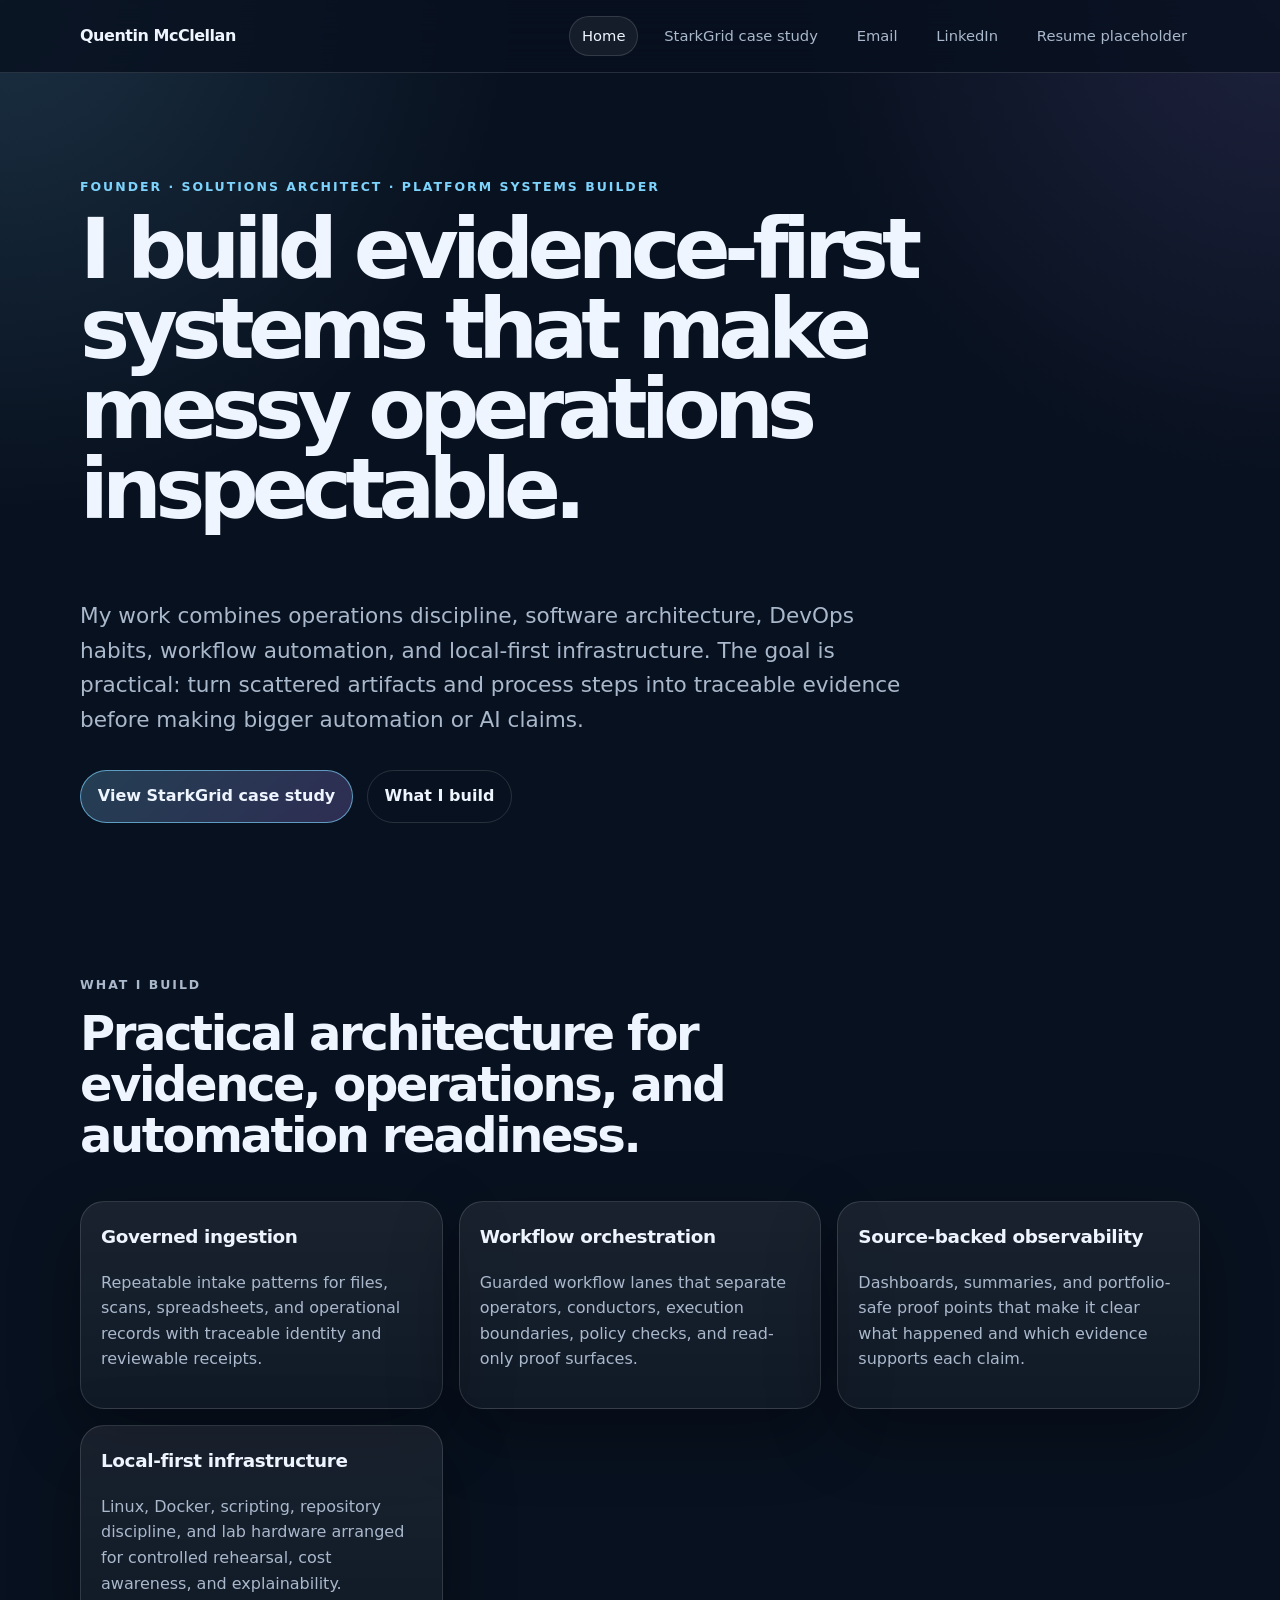
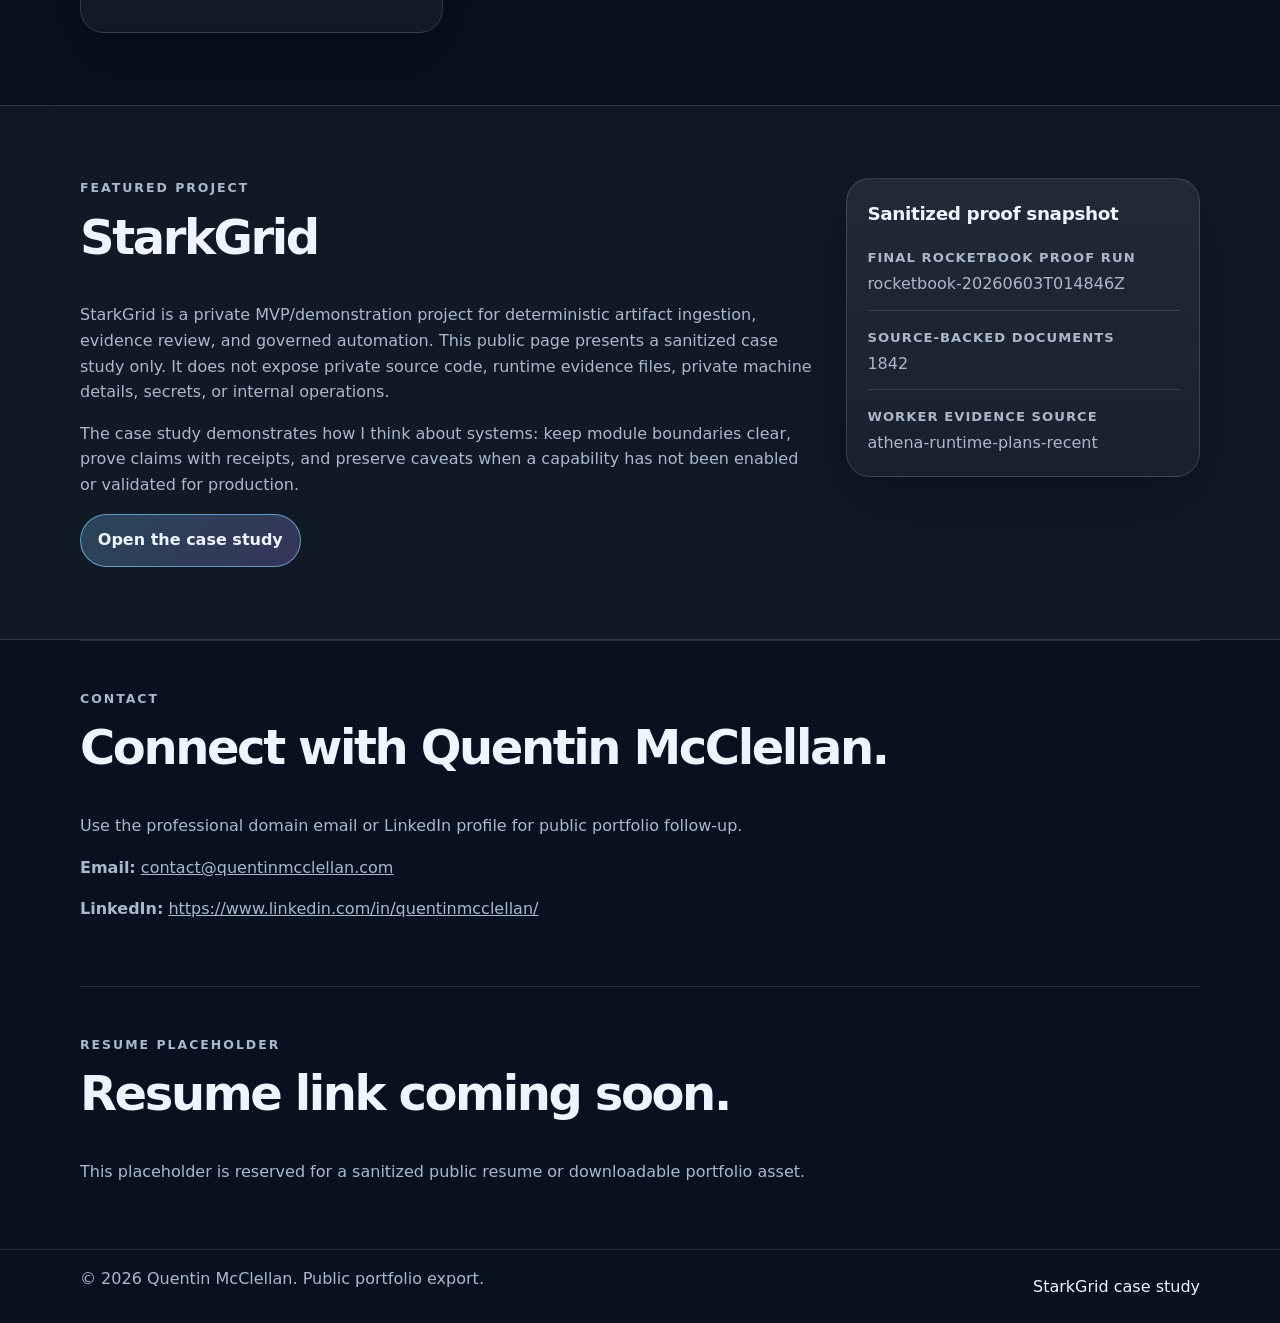
==== index.html @ f044b2bb "Initial public portfolio site" ====
<!doctype html>
<html lang="en">
  <head>
    <meta charset="utf-8" />
    <meta name="viewport" content="width=device-width, initial-scale=1" />
    <title>Quentin McClellan | Portfolio</title>
    <meta
      name="description"
      content="Public portfolio homepage for Quentin McClellan, founder and systems builder behind the sanitized StarkGrid case study."
    />
    <link rel="stylesheet" href="styles.css" />
  </head>
  <body>
    <header class="site-header">
      <div class="container nav-shell">
        <a class="brand" href="index.html" aria-label="Quentin McClellan portfolio home">Quentin McClellan</a>
        <nav class="site-nav" aria-label="Primary navigation">
          <a aria-current="page" href="index.html">Home</a>
          <a href="starkgrid.html">StarkGrid case study</a>
          <a href="mailto:contact@quentinmcclellan.com">Email</a>
          <a href="https://www.linkedin.com/in/quentinmcclellan/" target="_blank" rel="noopener noreferrer">LinkedIn</a>
          <a href="#resume">Resume placeholder</a>
        </nav>
      </div>
    </header>

    <main>
      <section class="hero container">
        <p class="eyebrow">Founder · Solutions Architect · Platform Systems Builder</p>
        <h1>I build evidence-first systems that make messy operations inspectable.</h1>
        <p class="lead">
          My work combines operations discipline, software architecture, DevOps habits, workflow automation, and local-first
          infrastructure. The goal is practical: turn scattered artifacts and process steps into traceable evidence before making
          bigger automation or AI claims.
        </p>
        <div class="cta-row" aria-label="Portfolio actions">
          <a class="button primary" href="starkgrid.html">View StarkGrid case study</a>
          <a class="button" href="#work">What I build</a>
        </div>
      </section>

      <section id="work" class="section container">
        <div class="section-heading">
          <p class="eyebrow">What I build</p>
          <h2>Practical architecture for evidence, operations, and automation readiness.</h2>
        </div>
        <div class="card-grid">
          <article class="card">
            <h3>Governed ingestion</h3>
            <p>Repeatable intake patterns for files, scans, spreadsheets, and operational records with traceable identity and reviewable receipts.</p>
          </article>
          <article class="card">
            <h3>Workflow orchestration</h3>
            <p>Guarded workflow lanes that separate operators, conductors, execution boundaries, policy checks, and read-only proof surfaces.</p>
          </article>
          <article class="card">
            <h3>Source-backed observability</h3>
            <p>Dashboards, summaries, and portfolio-safe proof points that make it clear what happened and which evidence supports each claim.</p>
          </article>
          <article class="card">
            <h3>Local-first infrastructure</h3>
            <p>Linux, Docker, scripting, repository discipline, and lab hardware arranged for controlled rehearsal, cost awareness, and explainability.</p>
          </article>
        </div>
      </section>

      <section class="section alt-section">
        <div class="container split">
          <div>
            <p class="eyebrow">Featured project</p>
            <h2>StarkGrid</h2>
            <p>
              StarkGrid is a private MVP/demonstration project for deterministic artifact ingestion, evidence review, and governed automation.
              This public page presents a sanitized case study only. It does not expose private source code, runtime evidence files, private
              machine details, secrets, or internal operations.
            </p>
            <p>
              The case study demonstrates how I think about systems: keep module boundaries clear, prove claims with receipts, and preserve
              caveats when a capability has not been enabled or validated for production.
            </p>
            <a class="button primary" href="starkgrid.html">Open the case study</a>
          </div>
          <aside class="proof-card" aria-label="Sanitized proof summary">
            <h3>Sanitized proof snapshot</h3>
            <dl class="metrics-list">
              <div><dt>Final Rocketbook proof run</dt><dd>rocketbook-20260603T014846Z</dd></div>
              <div><dt>Source-backed documents</dt><dd>1842</dd></div>
              <div><dt>Worker evidence source</dt><dd>athena-runtime-plans-recent</dd></div>
            </dl>
          </aside>
        </div>
      </section>

      <section id="contact" class="section container compact-section">
        <p class="eyebrow">Contact</p>
        <h2>Connect with Quentin McClellan.</h2>
        <p>Use the professional domain email or LinkedIn profile for public portfolio follow-up.</p>
        <p>
          <strong>Email:</strong>
          <a href="mailto:contact@quentinmcclellan.com">contact@quentinmcclellan.com</a>
        </p>
        <p>
          <strong>LinkedIn:</strong>
          <a href="https://www.linkedin.com/in/quentinmcclellan/" target="_blank" rel="noopener noreferrer">https://www.linkedin.com/in/quentinmcclellan/</a>
        </p>
      </section>

      <section id="resume" class="section container compact-section">
        <p class="eyebrow">Resume placeholder</p>
        <h2>Resume link coming soon.</h2>
        <p>This placeholder is reserved for a sanitized public resume or downloadable portfolio asset.</p>
      </section>
    </main>

    <footer class="site-footer">
      <div class="container footer-grid">
        <p>&copy; 2026 Quentin McClellan. Public portfolio export.</p>
        <a href="starkgrid.html">StarkGrid case study</a>
      </div>
    </footer>
  </body>
</html>
---- styles.css ----
:root {
  color-scheme: dark;
  --bg: #08111f;
  --panel: #111c2e;
  --panel-2: #0d1727;
  --text: #eef5ff;
  --muted: #aab8cc;
  --line: rgba(255, 255, 255, 0.13);
  --accent: #7dd3fc;
  --accent-2: #a78bfa;
  --good: #86efac;
  --shadow: 0 24px 70px rgba(0, 0, 0, 0.3);
}

* {
  box-sizing: border-box;
}

html {
  scroll-behavior: smooth;
}

body {
  margin: 0;
  background:
    radial-gradient(circle at top left, rgba(125, 211, 252, 0.16), transparent 32rem),
    radial-gradient(circle at top right, rgba(167, 139, 250, 0.14), transparent 30rem),
    var(--bg);
  color: var(--text);
  font-family:
    Inter, ui-sans-serif, system-ui, -apple-system, BlinkMacSystemFont, "Segoe UI", sans-serif;
  line-height: 1.6;
}

a {
  color: inherit;
}

.container {
  width: min(1120px, calc(100% - 40px));
  margin: 0 auto;
}

.site-header {
  position: sticky;
  top: 0;
  z-index: 10;
  border-bottom: 1px solid var(--line);
  background: rgba(8, 17, 31, 0.82);
  backdrop-filter: blur(18px);
}

.nav-shell,
.footer-grid {
  display: flex;
  align-items: center;
  justify-content: space-between;
  gap: 1rem;
  padding: 1rem 0;
}

.brand {
  font-weight: 800;
  letter-spacing: -0.03em;
  text-decoration: none;
}

.site-nav {
  display: flex;
  flex-wrap: wrap;
  gap: 0.8rem;
  justify-content: flex-end;
}

.site-nav a {
  border: 1px solid transparent;
  border-radius: 999px;
  color: var(--muted);
  font-size: 0.92rem;
  padding: 0.45rem 0.75rem;
  text-decoration: none;
}

.site-nav a:hover,
.site-nav a[aria-current="page"] {
  border-color: var(--line);
  color: var(--text);
  background: rgba(255, 255, 255, 0.06);
}

.hero {
  padding: 6.5rem 0 5rem;
}

.eyebrow {
  color: var(--accent);
  font-size: 0.78rem;
  font-weight: 800;
  letter-spacing: 0.16em;
  margin: 0 0 0.85rem;
  text-transform: uppercase;
}

h1,
h2,
h3,
p {
  margin-top: 0;
}

h1 {
  font-size: clamp(2.5rem, 7vw, 5.25rem);
  line-height: 0.95;
  letter-spacing: -0.08em;
  max-width: 980px;
}

h2 {
  font-size: clamp(1.9rem, 4vw, 3rem);
  line-height: 1.06;
  letter-spacing: -0.05em;
}

h3 {
  font-size: 1.15rem;
  letter-spacing: -0.02em;
}

.lead {
  color: var(--muted);
  font-size: clamp(1.12rem, 2vw, 1.35rem);
  max-width: 850px;
}

.cta-row {
  display: flex;
  flex-wrap: wrap;
  gap: 0.85rem;
  margin-top: 2rem;
}

.button {
  border: 1px solid var(--line);
  border-radius: 999px;
  color: var(--text);
  display: inline-flex;
  font-weight: 750;
  justify-content: center;
  padding: 0.8rem 1.05rem;
  text-decoration: none;
}

.button.primary {
  border-color: rgba(125, 211, 252, 0.65);
  background: linear-gradient(135deg, rgba(125, 211, 252, 0.24), rgba(167, 139, 250, 0.24));
}

.section {
  padding: 4.5rem 0;
}

.alt-section {
  border-block: 1px solid var(--line);
  background: rgba(255, 255, 255, 0.035);
}

.compact-section {
  border-top: 1px solid var(--line);
  padding: 3rem 0;
}

.section-heading {
  max-width: 760px;
  margin-bottom: 2rem;
}

.card-grid,
.module-grid {
  display: grid;
  gap: 1rem;
  grid-template-columns: repeat(3, minmax(0, 1fr));
}

.card,
.module-grid article,
.proof-card {
  border: 1px solid var(--line);
  border-radius: 24px;
  background: linear-gradient(180deg, rgba(255, 255, 255, 0.075), rgba(255, 255, 255, 0.035));
  box-shadow: var(--shadow);
  padding: 1.25rem;
}

.card p,
.module-grid span,
.proof-card dd,
.section p,
.check-list {
  color: var(--muted);
}

.split {
  display: grid;
  align-items: start;
  gap: 2rem;
  grid-template-columns: minmax(0, 1.35fr) minmax(280px, 0.65fr);
}

.metrics-list {
  display: grid;
  gap: 1rem;
  margin: 0;
}

.metrics-list div {
  border-bottom: 1px solid var(--line);
  padding-bottom: 0.8rem;
}

.metrics-list div:last-child {
  border-bottom: 0;
  padding-bottom: 0;
}

.metrics-list dt {
  color: var(--muted);
  font-size: 0.82rem;
  font-weight: 800;
  letter-spacing: 0.08em;
  text-transform: uppercase;
}

.metrics-list dd {
  margin: 0.2rem 0 0;
  overflow-wrap: anywhere;
}

.module-grid article {
  display: grid;
  gap: 0.35rem;
}

.module-grid strong {
  color: var(--good);
}

.check-list {
  display: grid;
  gap: 0.75rem;
  list-style: none;
  margin: 0;
  padding: 0;
}

.check-list li {
  border: 1px solid var(--line);
  border-radius: 18px;
  background: rgba(255, 255, 255, 0.045);
  padding: 0.9rem 1rem;
}

.check-list li::before {
  color: var(--good);
  content: "✓";
  font-weight: 900;
  margin-right: 0.55rem;
}

.caveat-list li::before {
  color: var(--accent-2);
  content: "•";
}

.site-footer {
  border-top: 1px solid var(--line);
  color: var(--muted);
}

.site-footer a {
  color: var(--text);
  text-decoration: none;
}

@media (max-width: 860px) {
  .nav-shell,
  .footer-grid,
  .split {
    align-items: flex-start;
    grid-template-columns: 1fr;
  }

  .nav-shell,
  .footer-grid {
    flex-direction: column;
  }

  .site-nav {
    justify-content: flex-start;
  }

  .card-grid,
  .module-grid {
    grid-template-columns: 1fr;
  }

  .hero {
    padding: 4.5rem 0 3.5rem;
  }
}
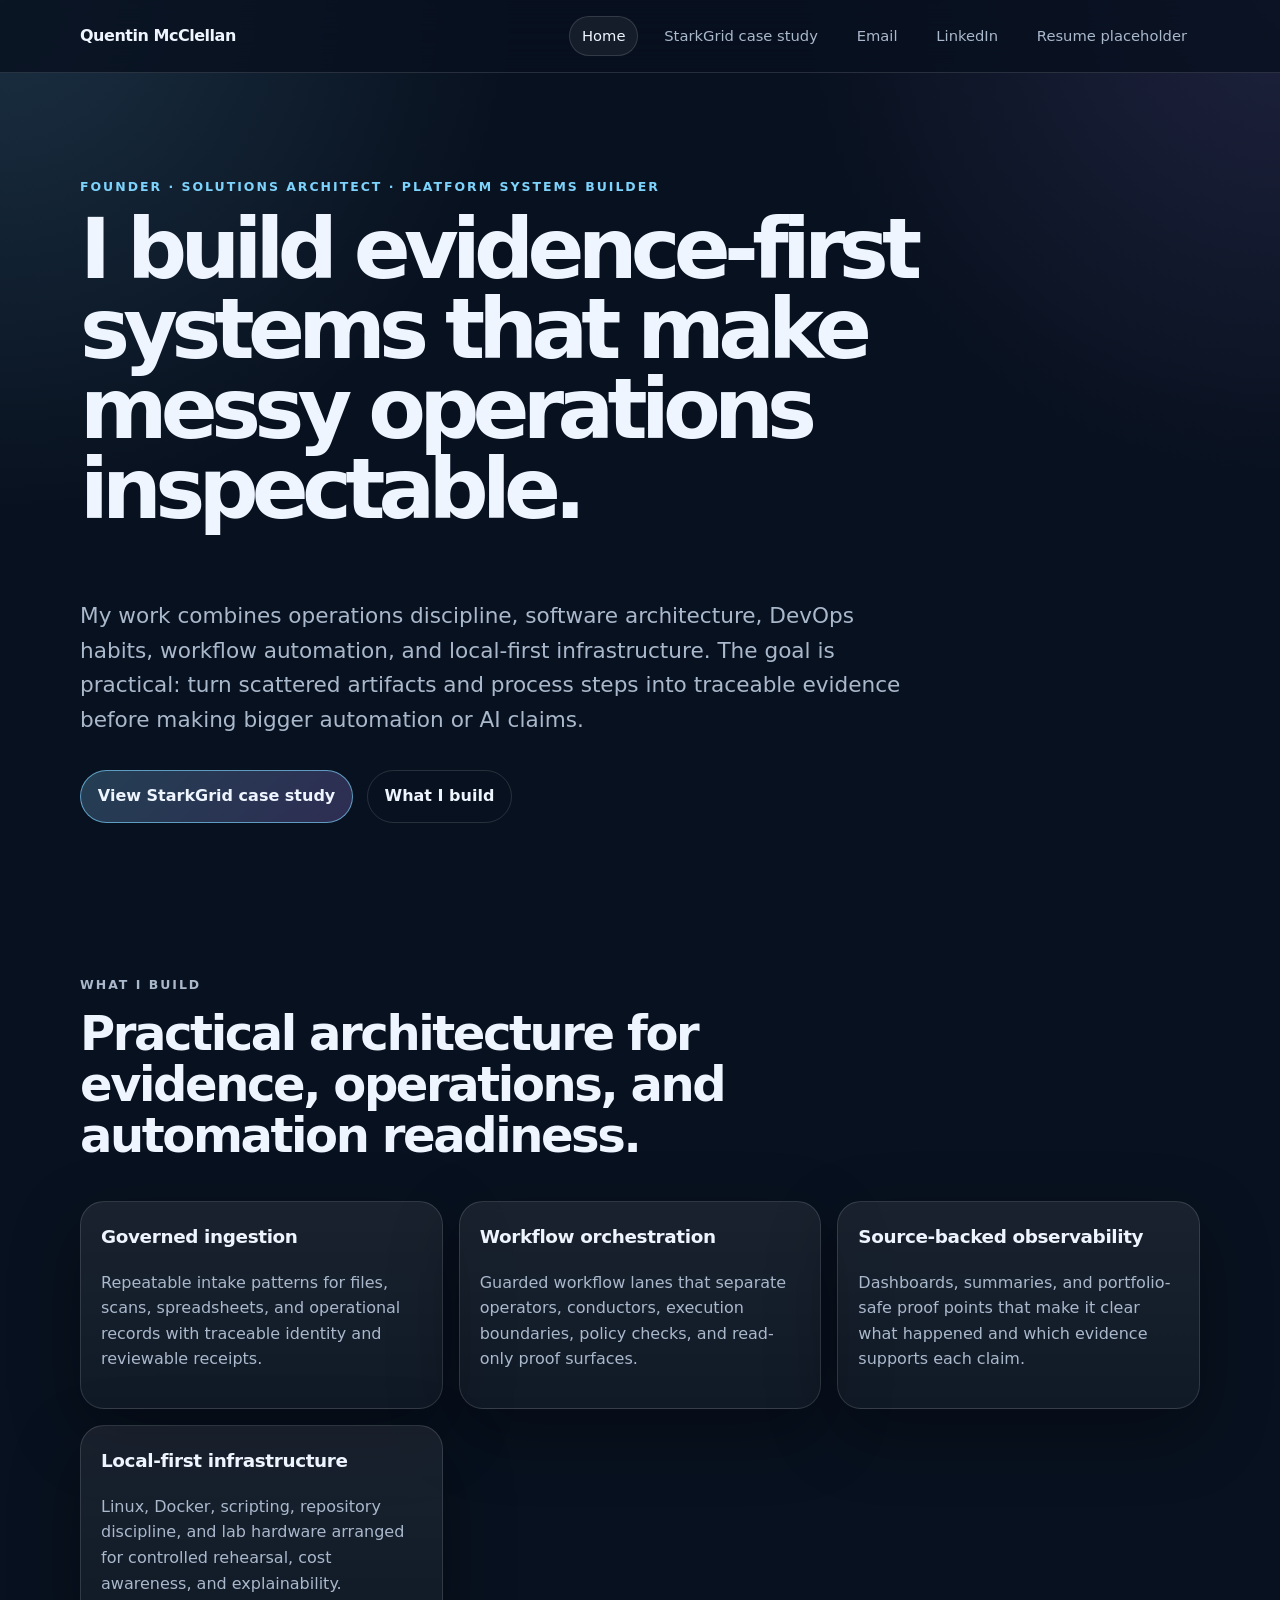
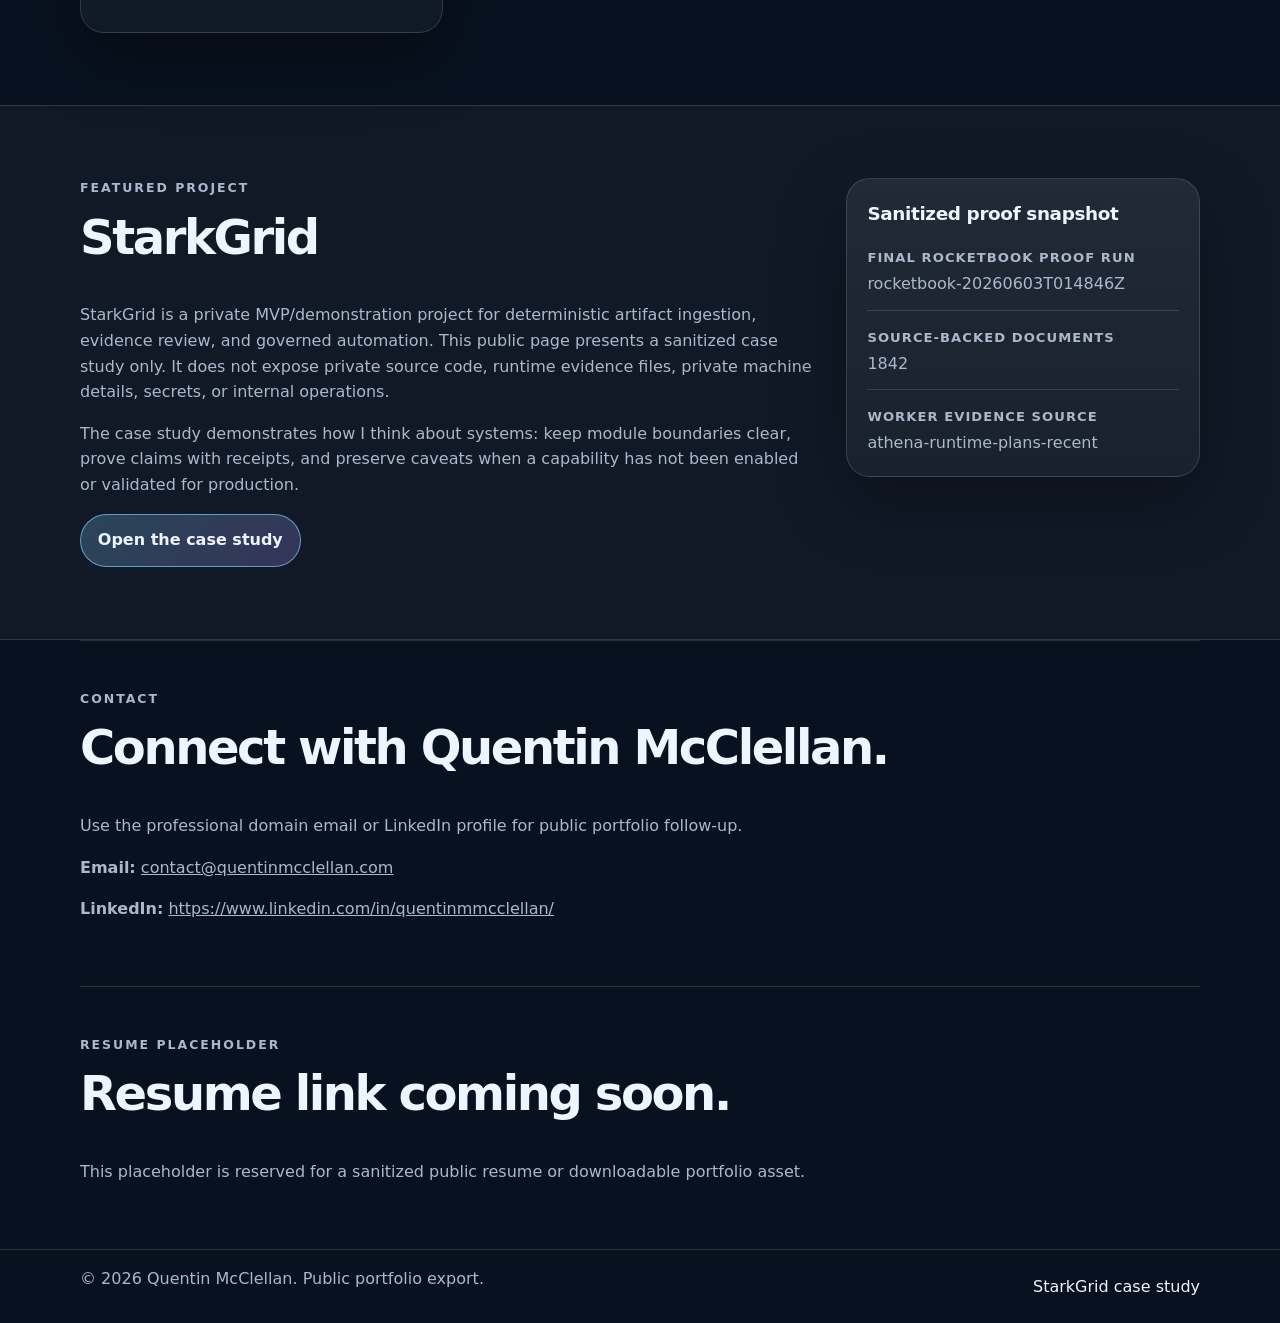
==== commit 9e34e988: "Fix LinkedIn profile URL" ====
--- a/index.html
+++ b/index.html
@@ -18,7 +18,7 @@
           <a aria-current="page" href="index.html">Home</a>
           <a href="starkgrid.html">StarkGrid case study</a>
           <a href="mailto:contact@quentinmcclellan.com">Email</a>
-          <a href="https://www.linkedin.com/in/quentinmcclellan/" target="_blank" rel="noopener noreferrer">LinkedIn</a>
+          <a href="https://www.linkedin.com/in/quentinmmcclellan/" target="_blank" rel="noopener noreferrer">LinkedIn</a>
           <a href="#resume">Resume placeholder</a>
         </nav>
       </div>
@@ -101,7 +101,7 @@
         </p>
         <p>
           <strong>LinkedIn:</strong>
-          <a href="https://www.linkedin.com/in/quentinmcclellan/" target="_blank" rel="noopener noreferrer">https://www.linkedin.com/in/quentinmcclellan/</a>
+          <a href="https://www.linkedin.com/in/quentinmmcclellan/" target="_blank" rel="noopener noreferrer">https://www.linkedin.com/in/quentinmmcclellan/</a>
         </p>
       </section>
 
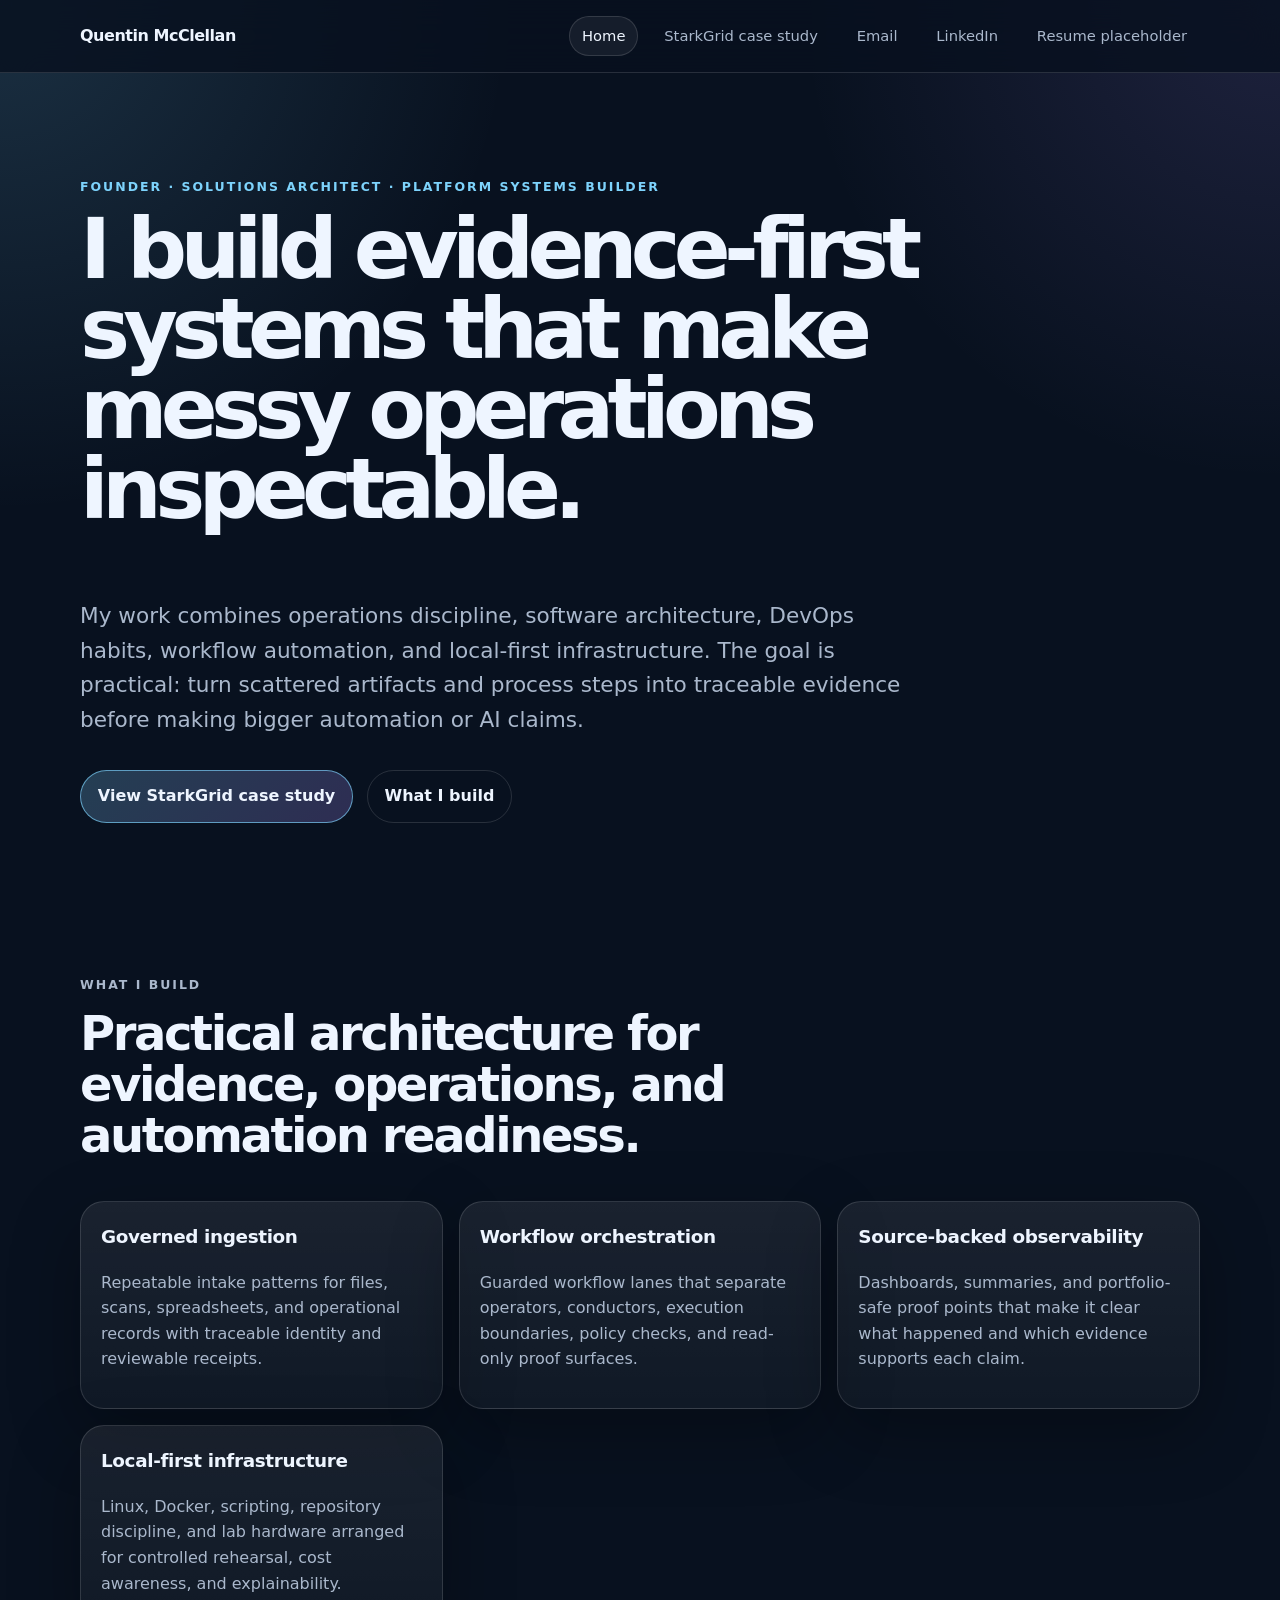
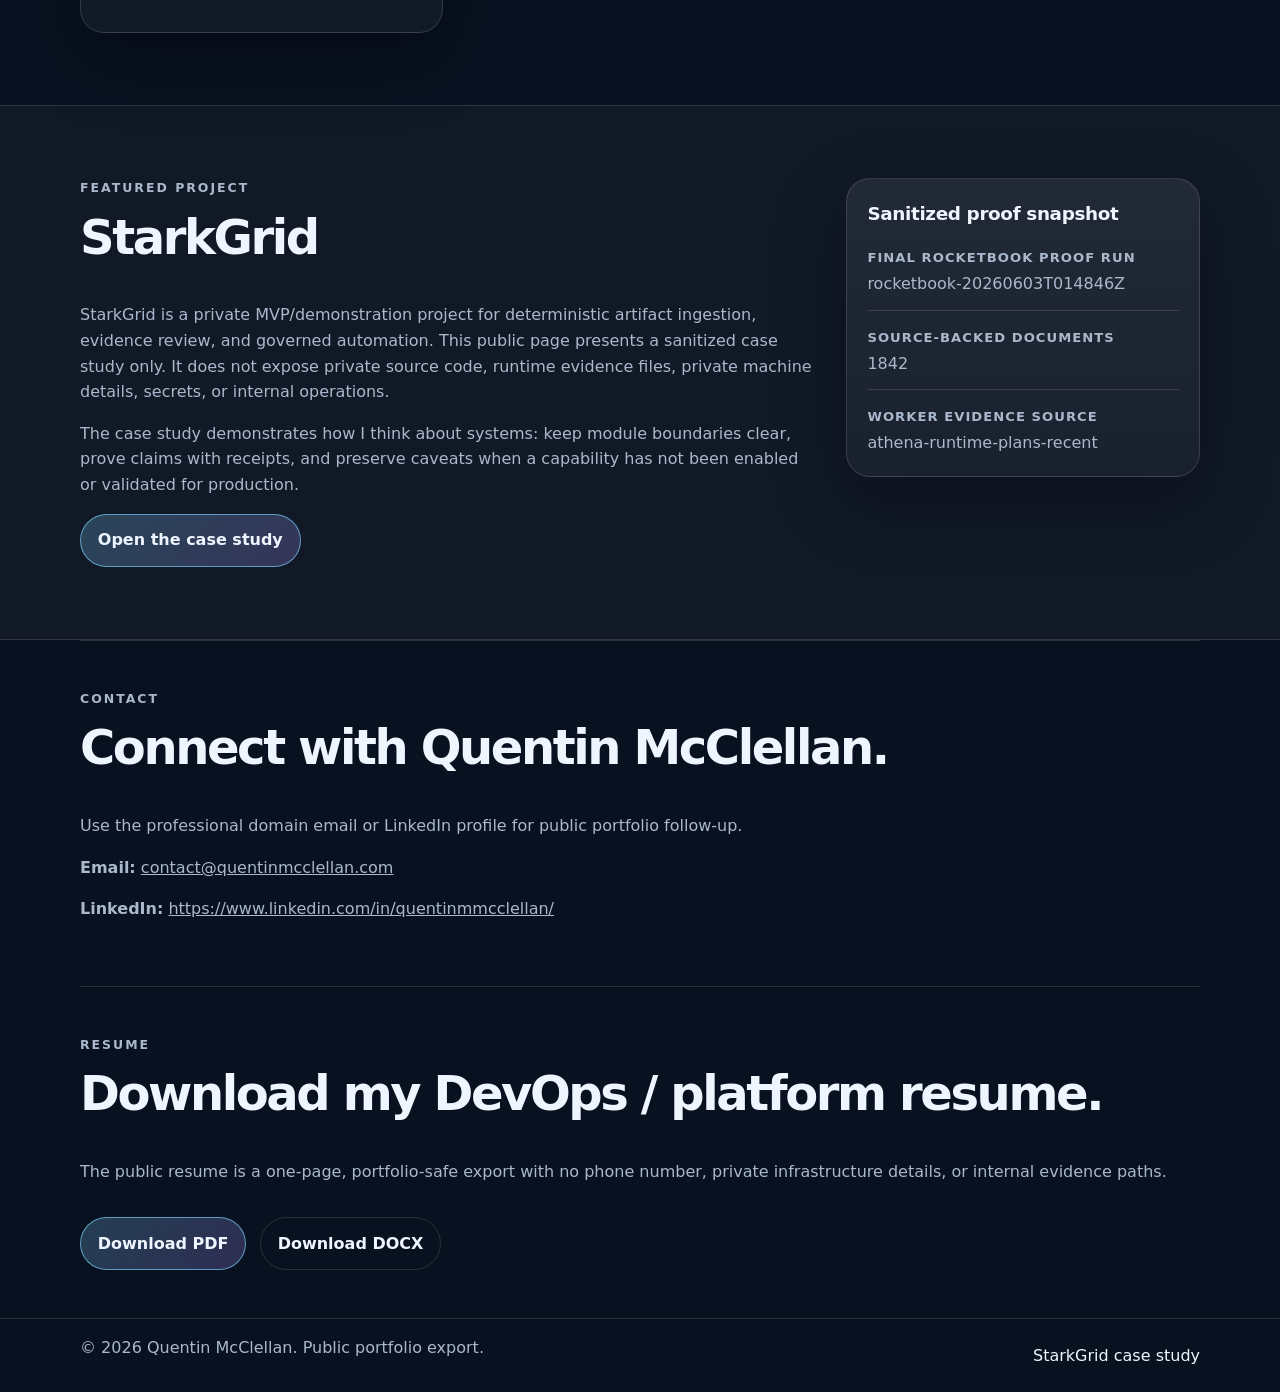
==== commit ac528c1f: "Add public resume downloads" ====
--- a/index.html
+++ b/index.html
@@ -106,9 +106,13 @@
       </section>
 
       <section id="resume" class="section container compact-section">
-        <p class="eyebrow">Resume placeholder</p>
-        <h2>Resume link coming soon.</h2>
-        <p>This placeholder is reserved for a sanitized public resume or downloadable portfolio asset.</p>
+        <p class="eyebrow">Resume</p>
+        <h2>Download my DevOps / platform resume.</h2>
+        <p>The public resume is a one-page, portfolio-safe export with no phone number, private infrastructure details, or internal evidence paths.</p>
+        <div class="cta-row" aria-label="Resume downloads">
+          <a class="button primary" href="resume/quentin-mcclellan-devops-platform-resume.pdf">Download PDF</a>
+          <a class="button" href="resume/quentin-mcclellan-devops-platform-resume.docx">Download DOCX</a>
+        </div>
       </section>
     </main>
 
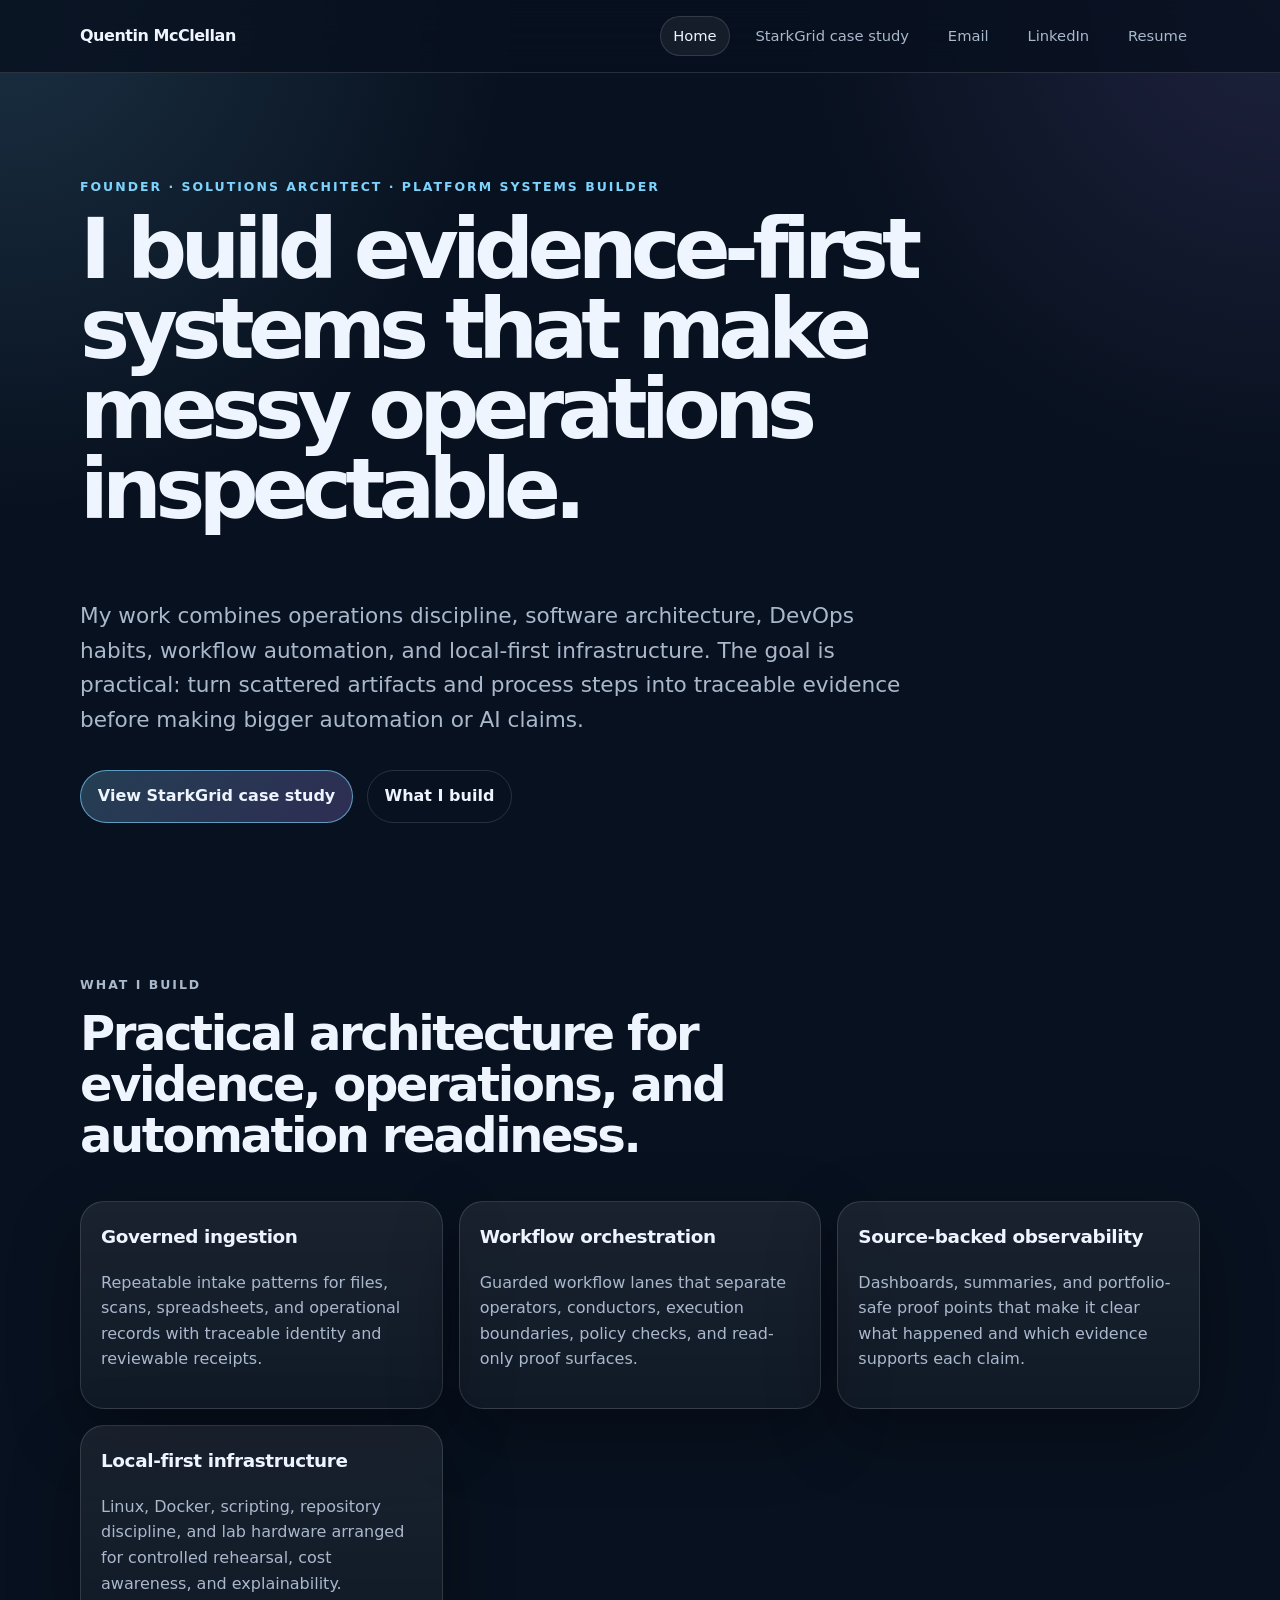
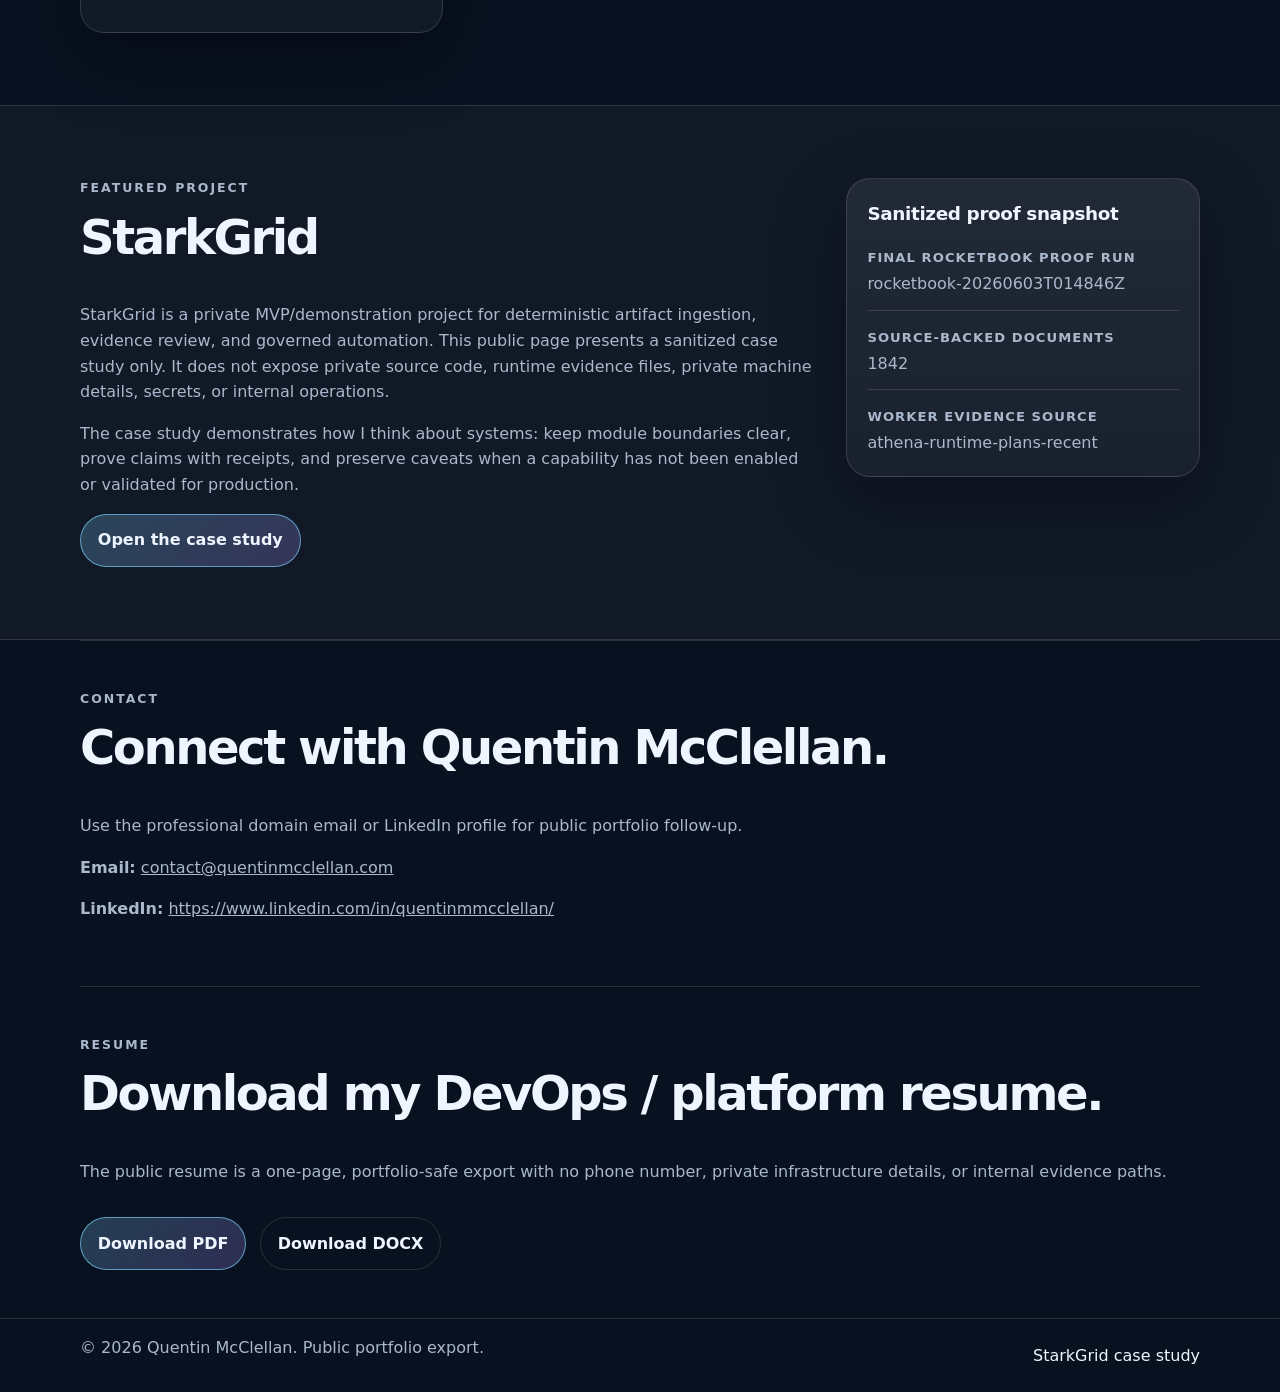
==== commit aa825c28: "Clean up resume navigation label" ====
--- a/index.html
+++ b/index.html
@@ -19,7 +19,7 @@
           <a href="starkgrid.html">StarkGrid case study</a>
           <a href="mailto:contact@quentinmcclellan.com">Email</a>
           <a href="https://www.linkedin.com/in/quentinmmcclellan/" target="_blank" rel="noopener noreferrer">LinkedIn</a>
-          <a href="#resume">Resume placeholder</a>
+          <a href="#resume">Resume</a>
         </nav>
       </div>
     </header>
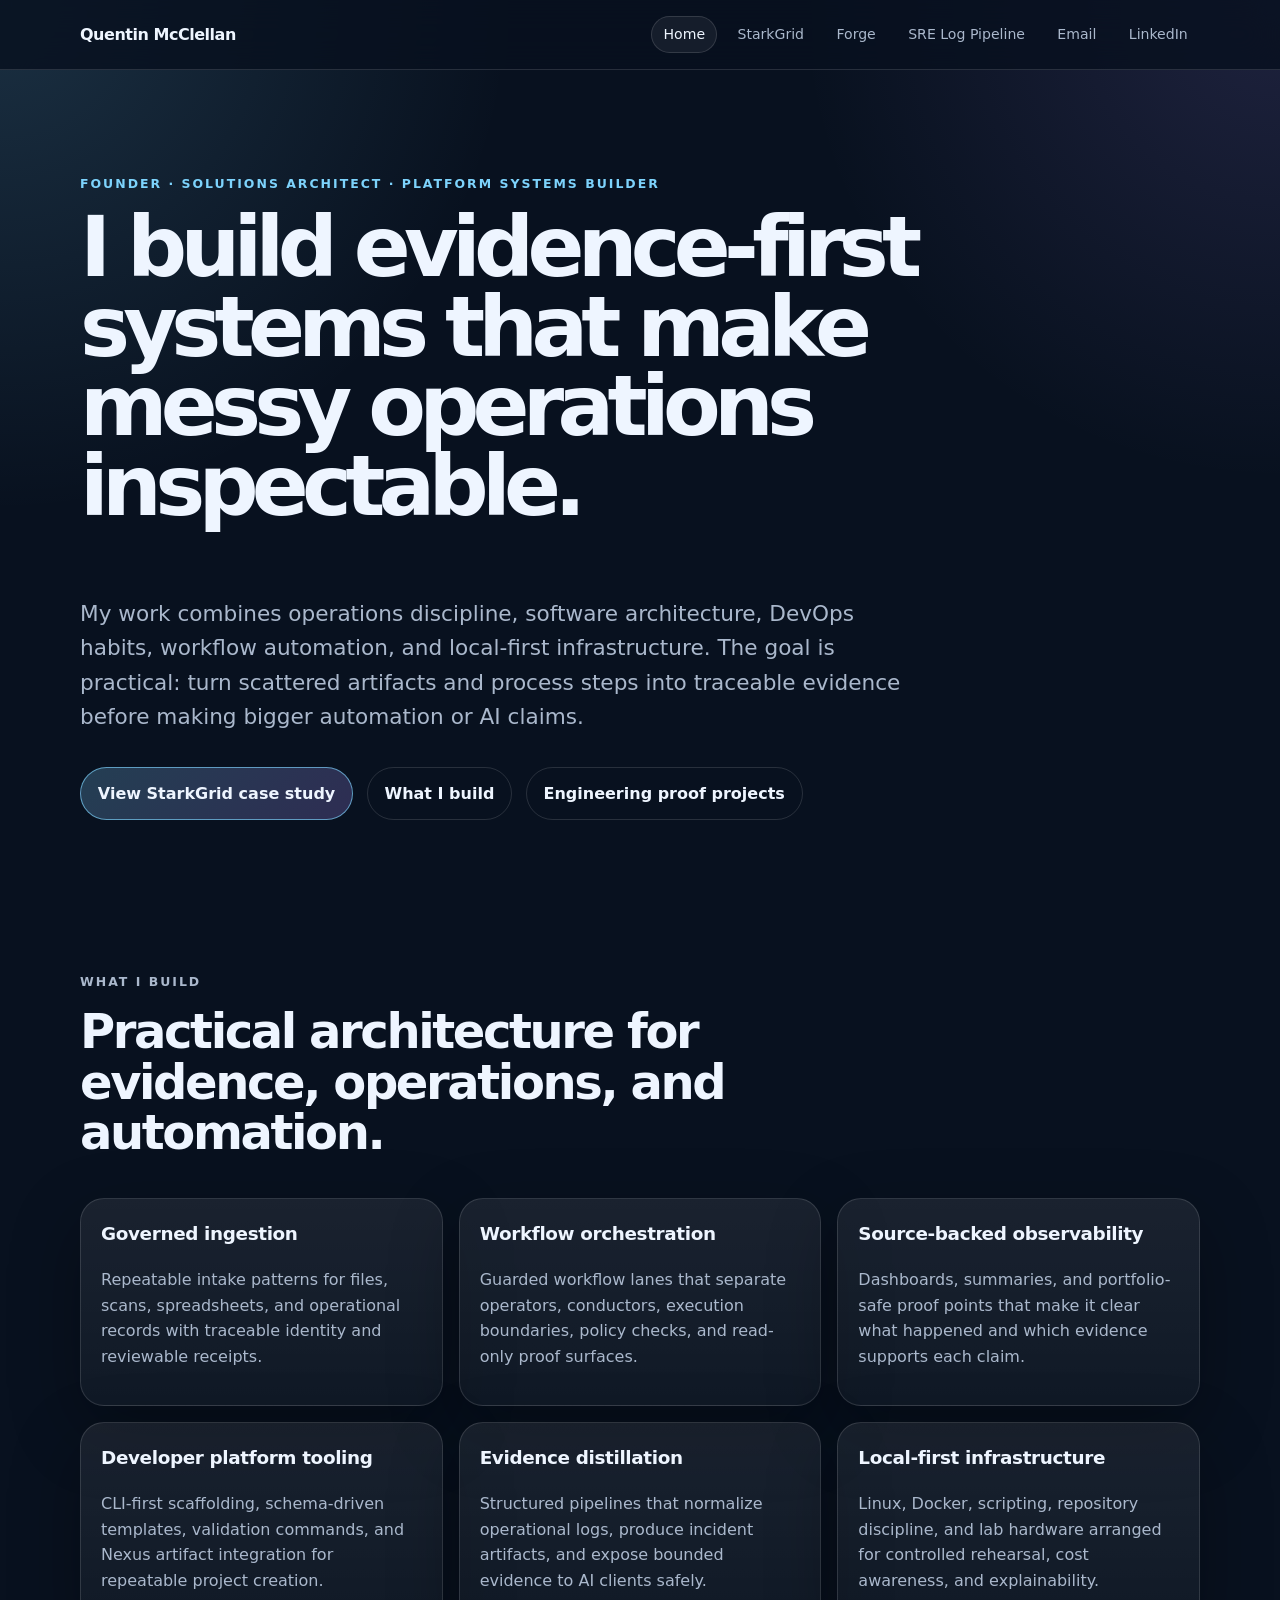
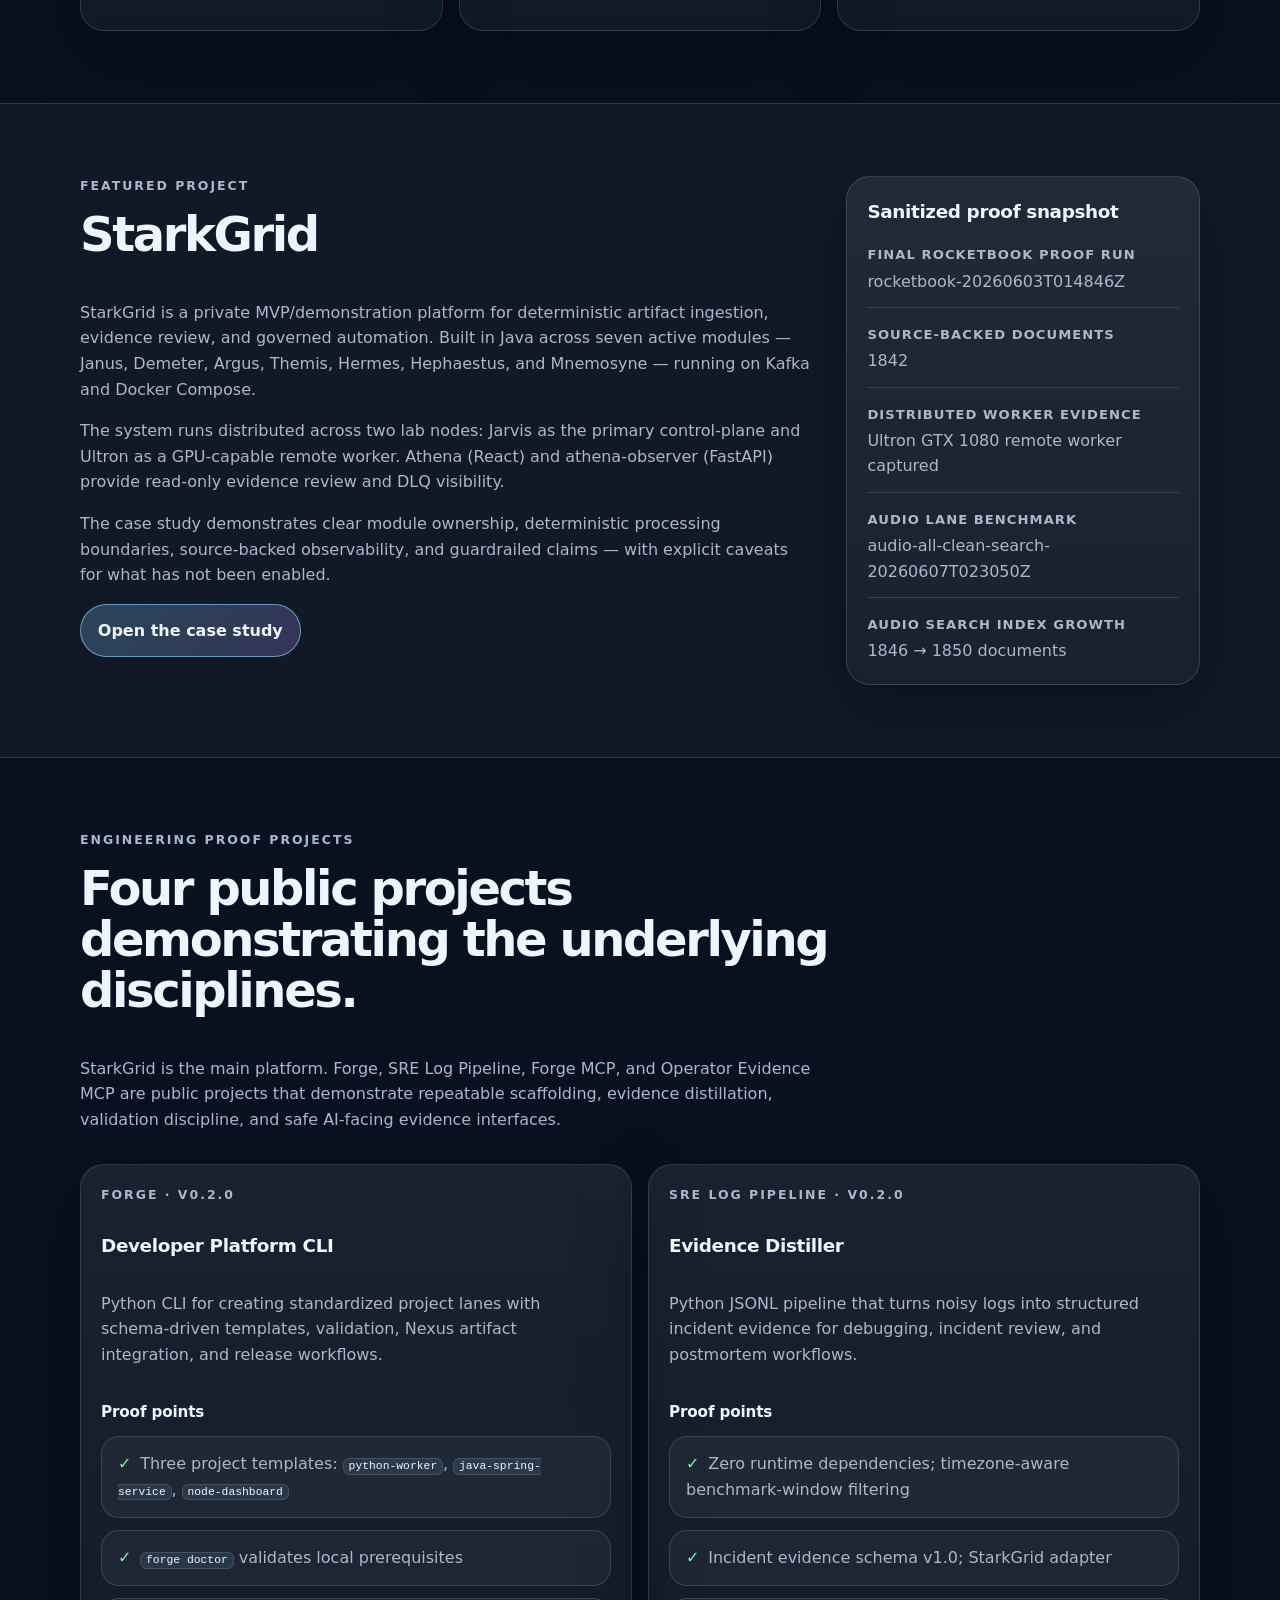
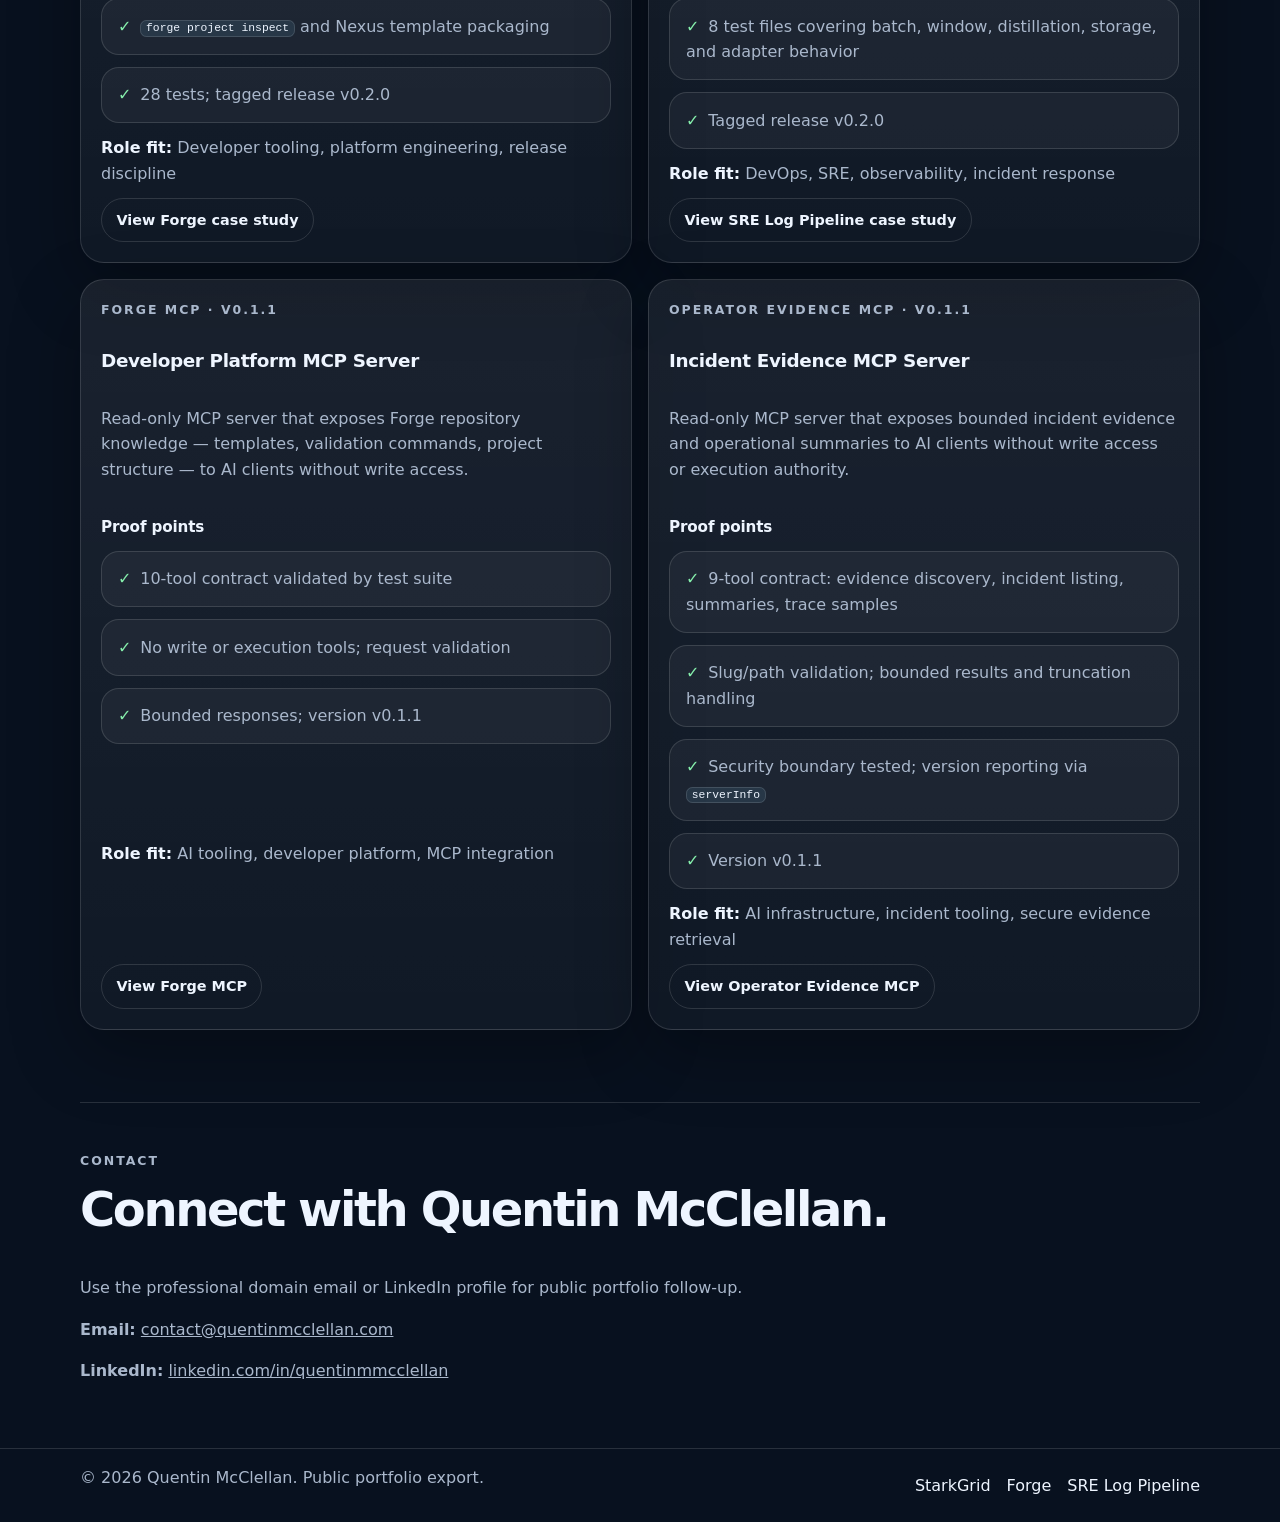
==== commit 10912416: "Deploy refreshed engineering portfolio" ====
--- a/index.html
+++ b/index.html
@@ -6,7 +6,7 @@
     <title>Quentin McClellan | Portfolio</title>
     <meta
       name="description"
-      content="Public portfolio homepage for Quentin McClellan, founder and systems builder behind the sanitized StarkGrid case study."
+      content="Public portfolio for Quentin McClellan, founder and systems builder. Evidence-first systems for operations, automation, and AI readiness."
     />
     <link rel="stylesheet" href="styles.css" />
   </head>
@@ -16,10 +16,11 @@
         <a class="brand" href="index.html" aria-label="Quentin McClellan portfolio home">Quentin McClellan</a>
         <nav class="site-nav" aria-label="Primary navigation">
           <a aria-current="page" href="index.html">Home</a>
-          <a href="starkgrid.html">StarkGrid case study</a>
+          <a href="starkgrid.html">StarkGrid</a>
+          <a href="forge.html">Forge</a>
+          <a href="sre-log-pipeline.html">SRE Log Pipeline</a>
           <a href="mailto:contact@quentinmcclellan.com">Email</a>
           <a href="https://www.linkedin.com/in/quentinmmcclellan/" target="_blank" rel="noopener noreferrer">LinkedIn</a>
-          <a href="#resume">Resume</a>
         </nav>
       </div>
     </header>
@@ -36,13 +37,14 @@
         <div class="cta-row" aria-label="Portfolio actions">
           <a class="button primary" href="starkgrid.html">View StarkGrid case study</a>
           <a class="button" href="#work">What I build</a>
+          <a class="button" href="#engineering-proof">Engineering proof projects</a>
         </div>
       </section>
 
       <section id="work" class="section container">
         <div class="section-heading">
           <p class="eyebrow">What I build</p>
-          <h2>Practical architecture for evidence, operations, and automation readiness.</h2>
+          <h2>Practical architecture for evidence, operations, and automation.</h2>
         </div>
         <div class="card-grid">
           <article class="card">
@@ -56,6 +58,14 @@
           <article class="card">
             <h3>Source-backed observability</h3>
             <p>Dashboards, summaries, and portfolio-safe proof points that make it clear what happened and which evidence supports each claim.</p>
+          </article>
+          <article class="card">
+            <h3>Developer platform tooling</h3>
+            <p>CLI-first scaffolding, schema-driven templates, validation commands, and Nexus artifact integration for repeatable project creation.</p>
+          </article>
+          <article class="card">
+            <h3>Evidence distillation</h3>
+            <p>Structured pipelines that normalize operational logs, produce incident artifacts, and expose bounded evidence to AI clients safely.</p>
           </article>
           <article class="card">
             <h3>Local-first infrastructure</h3>
@@ -70,13 +80,17 @@
             <p class="eyebrow">Featured project</p>
             <h2>StarkGrid</h2>
             <p>
-              StarkGrid is a private MVP/demonstration project for deterministic artifact ingestion, evidence review, and governed automation.
-              This public page presents a sanitized case study only. It does not expose private source code, runtime evidence files, private
-              machine details, secrets, or internal operations.
+              StarkGrid is a private MVP/demonstration platform for deterministic artifact ingestion, evidence review, and governed automation.
+              Built in Java across seven active modules — Janus, Demeter, Argus, Themis, Hermes, Hephaestus, and Mnemosyne — running on
+              Kafka and Docker Compose.
             </p>
             <p>
-              The case study demonstrates how I think about systems: keep module boundaries clear, prove claims with receipts, and preserve
-              caveats when a capability has not been enabled or validated for production.
+              The system runs distributed across two lab nodes: Jarvis as the primary control-plane and Ultron as a GPU-capable remote worker.
+              Athena (React) and athena-observer (FastAPI) provide read-only evidence review and DLQ visibility.
+            </p>
+            <p>
+              The case study demonstrates clear module ownership, deterministic processing boundaries, source-backed observability, and
+              guardrailed claims — with explicit caveats for what has not been enabled.
             </p>
             <a class="button primary" href="starkgrid.html">Open the case study</a>
           </div>
@@ -85,9 +99,79 @@
             <dl class="metrics-list">
               <div><dt>Final Rocketbook proof run</dt><dd>rocketbook-20260603T014846Z</dd></div>
               <div><dt>Source-backed documents</dt><dd>1842</dd></div>
-              <div><dt>Worker evidence source</dt><dd>athena-runtime-plans-recent</dd></div>
+              <div><dt>Distributed worker evidence</dt><dd>Ultron GTX 1080 remote worker captured</dd></div>
+              <div><dt>Audio lane benchmark</dt><dd>audio-all-clean-search-20260607T023050Z</dd></div>
+              <div><dt>Audio search index growth</dt><dd>1846 → 1850 documents</dd></div>
             </dl>
           </aside>
+        </div>
+      </section>
+
+      <section id="engineering-proof" class="section container">
+        <div class="section-heading">
+          <p class="eyebrow">Engineering Proof Projects</p>
+          <h2>Four public projects demonstrating the underlying disciplines.</h2>
+          <p>
+            StarkGrid is the main platform. Forge, SRE Log Pipeline, Forge MCP, and Operator Evidence MCP are public projects that
+            demonstrate repeatable scaffolding, evidence distillation, validation discipline, and safe AI-facing evidence interfaces.
+          </p>
+        </div>
+        <div class="card-grid proof-project-grid" aria-label="Supporting engineering proof projects">
+          <article class="card proof-project-card">
+            <p class="eyebrow">Forge · v0.2.0</p>
+            <h3>Developer Platform CLI</h3>
+            <p>Python CLI for creating standardized project lanes with schema-driven templates, validation, Nexus artifact integration, and release workflows.</p>
+            <h4>Proof points</h4>
+            <ul class="check-list">
+              <li>Three project templates: <code>python-worker</code>, <code>java-spring-service</code>, <code>node-dashboard</code></li>
+              <li><code>forge doctor</code> validates local prerequisites</li>
+              <li><code>forge project inspect</code> and Nexus template packaging</li>
+              <li>28 tests; tagged release v0.2.0</li>
+            </ul>
+            <p class="role-fit"><strong>Role fit:</strong> Developer tooling, platform engineering, release discipline</p>
+            <a class="button" href="forge.html">View Forge case study</a>
+          </article>
+          <article class="card proof-project-card">
+            <p class="eyebrow">SRE Log Pipeline · v0.2.0</p>
+            <h3>Evidence Distiller</h3>
+            <p>Python JSONL pipeline that turns noisy logs into structured incident evidence for debugging, incident review, and postmortem workflows.</p>
+            <h4>Proof points</h4>
+            <ul class="check-list">
+              <li>Zero runtime dependencies; timezone-aware benchmark-window filtering</li>
+              <li>Incident evidence schema v1.0; StarkGrid adapter</li>
+              <li>8 test files covering batch, window, distillation, storage, and adapter behavior</li>
+              <li>Tagged release v0.2.0</li>
+            </ul>
+            <p class="role-fit"><strong>Role fit:</strong> DevOps, SRE, observability, incident response</p>
+            <a class="button" href="sre-log-pipeline.html">View SRE Log Pipeline case study</a>
+          </article>
+          <article class="card proof-project-card">
+            <p class="eyebrow">Forge MCP · v0.1.1</p>
+            <h3>Developer Platform MCP Server</h3>
+            <p>Read-only MCP server that exposes Forge repository knowledge — templates, validation commands, project structure — to AI clients without write access.</p>
+            <h4>Proof points</h4>
+            <ul class="check-list">
+              <li>10-tool contract validated by test suite</li>
+              <li>No write or execution tools; request validation</li>
+              <li>Bounded responses; version v0.1.1</li>
+            </ul>
+            <p class="role-fit"><strong>Role fit:</strong> AI tooling, developer platform, MCP integration</p>
+            <a class="button" href="forge.html#forge-mcp">View Forge MCP</a>
+          </article>
+          <article class="card proof-project-card">
+            <p class="eyebrow">Operator Evidence MCP · v0.1.1</p>
+            <h3>Incident Evidence MCP Server</h3>
+            <p>Read-only MCP server that exposes bounded incident evidence and operational summaries to AI clients without write access or execution authority.</p>
+            <h4>Proof points</h4>
+            <ul class="check-list">
+              <li>9-tool contract: evidence discovery, incident listing, summaries, trace samples</li>
+              <li>Slug/path validation; bounded results and truncation handling</li>
+              <li>Security boundary tested; version reporting via <code>serverInfo</code></li>
+              <li>Version v0.1.1</li>
+            </ul>
+            <p class="role-fit"><strong>Role fit:</strong> AI infrastructure, incident tooling, secure evidence retrieval</p>
+            <a class="button" href="sre-log-pipeline.html#operator-evidence-mcp">View Operator Evidence MCP</a>
+          </article>
         </div>
       </section>
 
@@ -101,25 +185,19 @@
         </p>
         <p>
           <strong>LinkedIn:</strong>
-          <a href="https://www.linkedin.com/in/quentinmmcclellan/" target="_blank" rel="noopener noreferrer">https://www.linkedin.com/in/quentinmmcclellan/</a>
+          <a href="https://www.linkedin.com/in/quentinmmcclellan/" target="_blank" rel="noopener noreferrer">linkedin.com/in/quentinmmcclellan</a>
         </p>
-      </section>
-
-      <section id="resume" class="section container compact-section">
-        <p class="eyebrow">Resume</p>
-        <h2>Download my DevOps / platform resume.</h2>
-        <p>The public resume is a one-page, portfolio-safe export with no phone number, private infrastructure details, or internal evidence paths.</p>
-        <div class="cta-row" aria-label="Resume downloads">
-          <a class="button primary" href="resume/quentin-mcclellan-devops-platform-resume.pdf">Download PDF</a>
-          <a class="button" href="resume/quentin-mcclellan-devops-platform-resume.docx">Download DOCX</a>
-        </div>
       </section>
     </main>
 
     <footer class="site-footer">
       <div class="container footer-grid">
         <p>&copy; 2026 Quentin McClellan. Public portfolio export.</p>
-        <a href="starkgrid.html">StarkGrid case study</a>
+        <nav aria-label="Footer navigation">
+          <a href="starkgrid.html">StarkGrid</a>
+          <a href="forge.html">Forge</a>
+          <a href="sre-log-pipeline.html">SRE Log Pipeline</a>
+        </nav>
       </div>
     </footer>
   </body>
--- a/styles.css
+++ b/styles.css
@@ -22,6 +22,7 @@
 
 body {
   margin: 0;
+  overflow-x: hidden;
   background:
     radial-gradient(circle at top left, rgba(125, 211, 252, 0.16), transparent 32rem),
     radial-gradient(circle at top right, rgba(167, 139, 250, 0.14), transparent 30rem),
@@ -63,12 +64,13 @@
   font-weight: 800;
   letter-spacing: -0.03em;
   text-decoration: none;
+  white-space: nowrap;
 }
 
 .site-nav {
   display: flex;
   flex-wrap: wrap;
-  gap: 0.8rem;
+  gap: 0.5rem;
   justify-content: flex-end;
 }
 
@@ -76,9 +78,10 @@
   border: 1px solid transparent;
   border-radius: 999px;
   color: var(--muted);
-  font-size: 0.92rem;
-  padding: 0.45rem 0.75rem;
+  font-size: 0.88rem;
+  padding: 0.4rem 0.7rem;
   text-decoration: none;
+  white-space: nowrap;
 }
 
 .site-nav a:hover,
@@ -126,10 +129,28 @@
   letter-spacing: -0.02em;
 }
 
+h4 {
+  font-size: 0.95rem;
+  font-weight: 700;
+  letter-spacing: -0.01em;
+  margin: 0 0 0.5rem;
+  color: var(--text);
+}
+
 .lead {
   color: var(--muted);
   font-size: clamp(1.12rem, 2vw, 1.35rem);
   max-width: 850px;
+}
+
+code {
+  border: 1px solid var(--line);
+  border-radius: 0.4rem;
+  background: rgba(125, 211, 252, 0.1);
+  color: var(--text);
+  font-size: 0.875em;
+  overflow-wrap: anywhere;
+  padding: 0.08rem 0.3rem;
 }
 
 .cta-row {
@@ -148,6 +169,12 @@
   justify-content: center;
   padding: 0.8rem 1.05rem;
   text-decoration: none;
+  transition: border-color 0.15s, background 0.15s;
+}
+
+.button:hover {
+  border-color: rgba(125, 211, 252, 0.45);
+  background: rgba(125, 211, 252, 0.08);
 }
 
 .button.primary {
@@ -155,6 +182,11 @@
   background: linear-gradient(135deg, rgba(125, 211, 252, 0.24), rgba(167, 139, 250, 0.24));
 }
 
+.button.primary:hover {
+  border-color: rgba(125, 211, 252, 0.9);
+  background: linear-gradient(135deg, rgba(125, 211, 252, 0.35), rgba(167, 139, 250, 0.35));
+}
+
 .section {
   padding: 4.5rem 0;
 }
@@ -172,6 +204,12 @@
 .section-heading {
   max-width: 760px;
   margin-bottom: 2rem;
+}
+
+.section-heading-full {
+  max-width: 100%;
+  margin-bottom: 1.25rem;
+  margin-top: 2rem;
 }
 
 .card-grid,
@@ -257,6 +295,7 @@
   border-radius: 18px;
   background: rgba(255, 255, 255, 0.045);
   padding: 0.9rem 1rem;
+  overflow-wrap: anywhere;
 }
 
 .check-list li::before {
@@ -271,6 +310,27 @@
   content: "•";
 }
 
+.audio-validation-split {
+  grid-template-columns: minmax(0, 1fr) minmax(320px, 0.82fr);
+}
+
+.audio-proof-card {
+  border-color: rgba(56, 189, 248, 0.35);
+}
+
+.audio-proof-card h4 {
+  color: var(--text);
+  margin: 1.35rem 0 0.75rem;
+}
+
+.caveat-note {
+  border: 1px solid rgba(245, 158, 11, 0.38);
+  border-radius: 18px;
+  background: rgba(245, 158, 11, 0.1);
+  color: var(--text) !important;
+  padding: 1rem;
+}
+
 .site-footer {
   border-top: 1px solid var(--line);
   color: var(--muted);
@@ -281,25 +341,74 @@
   text-decoration: none;
 }
 
+/* Supporting engineering proof projects */
+.proof-project-grid {
+  align-items: stretch;
+  grid-template-columns: repeat(2, minmax(0, 1fr));
+}
+
+.proof-project-card {
+  display: flex;
+  flex-direction: column;
+  gap: 0.75rem;
+}
+
+.proof-project-card h4 {
+  margin: 0.25rem 0 0;
+}
+
+.proof-project-card .check-list {
+  margin-top: 0;
+}
+
+.proof-project-card .button {
+  align-self: flex-start;
+  display: inline-flex;
+  font-size: 0.9rem;
+  margin-top: auto;
+  padding: 0.6rem 0.9rem;
+}
+
+.role-fit {
+  color: var(--muted);
+  margin: auto 0 0;
+}
+
+.role-fit strong {
+  color: var(--text);
+}
+
+.footer-grid nav {
+  display: flex;
+  flex-wrap: wrap;
+  gap: 1rem;
+}
+
+.footer-grid nav a {
+  color: var(--text);
+  text-decoration: none;
+}
+
 @media (max-width: 860px) {
   .nav-shell,
-  .footer-grid,
-  .split {
+  .footer-grid {
+    align-items: flex-start;
+    flex-direction: column;
+  }
+
+  .site-nav {
+    justify-content: flex-start;
+  }
+
+  .split,
+  .audio-validation-split {
     align-items: flex-start;
     grid-template-columns: 1fr;
   }
 
-  .nav-shell,
-  .footer-grid {
-    flex-direction: column;
-  }
-
-  .site-nav {
-    justify-content: flex-start;
-  }
-
   .card-grid,
-  .module-grid {
+  .module-grid,
+  .proof-project-grid {
     grid-template-columns: 1fr;
   }
 
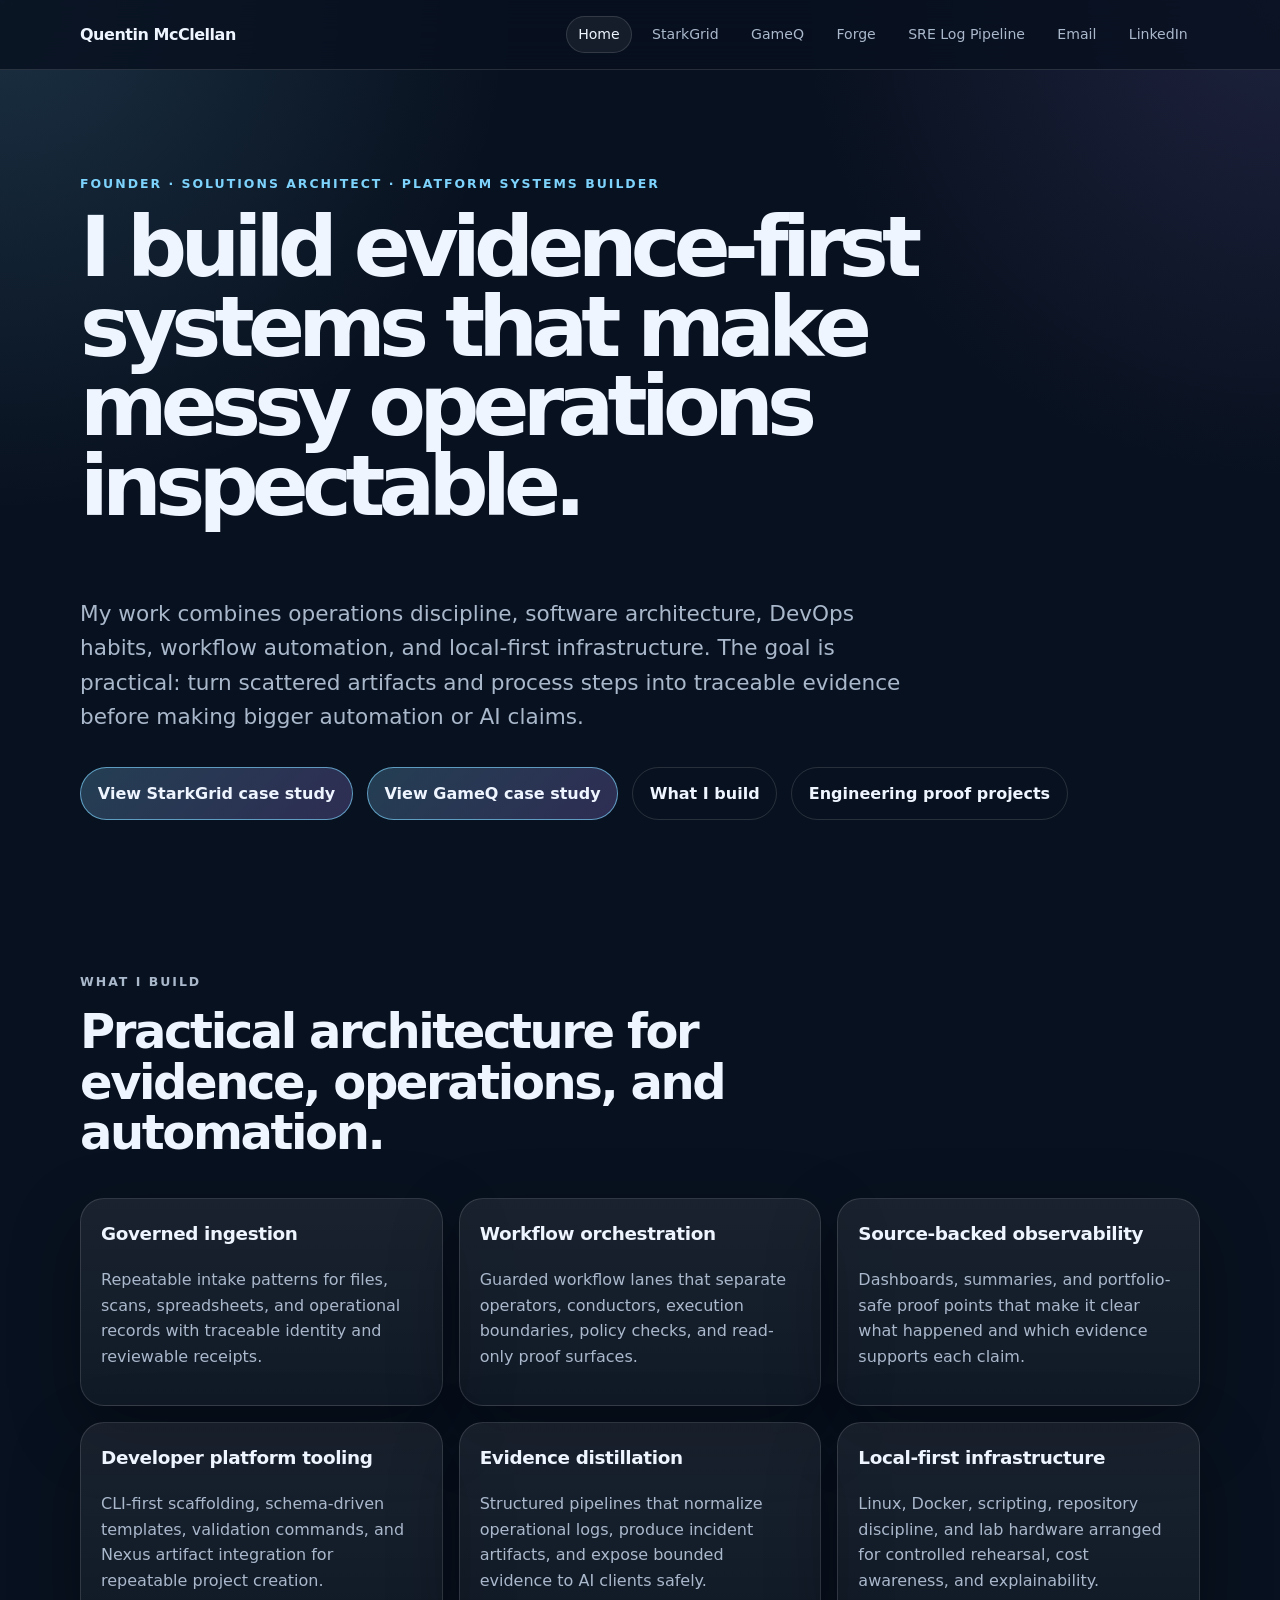
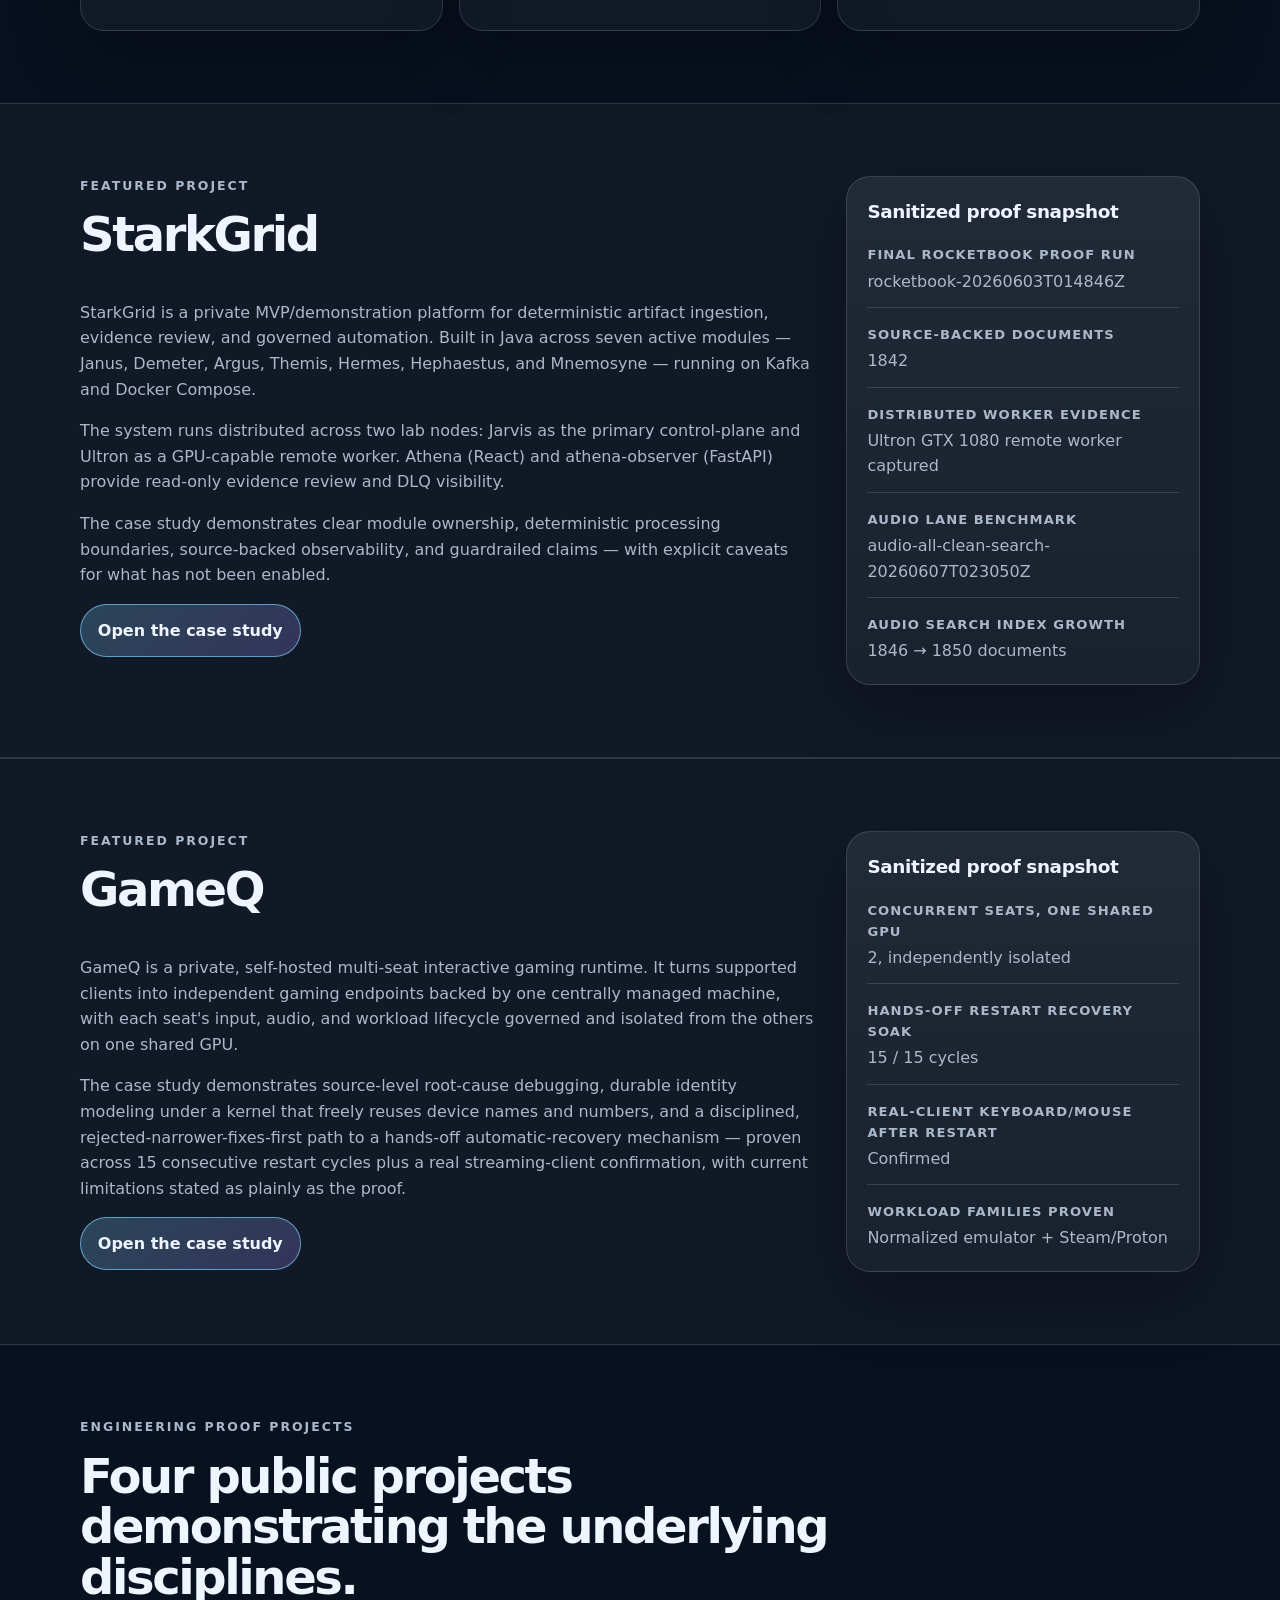
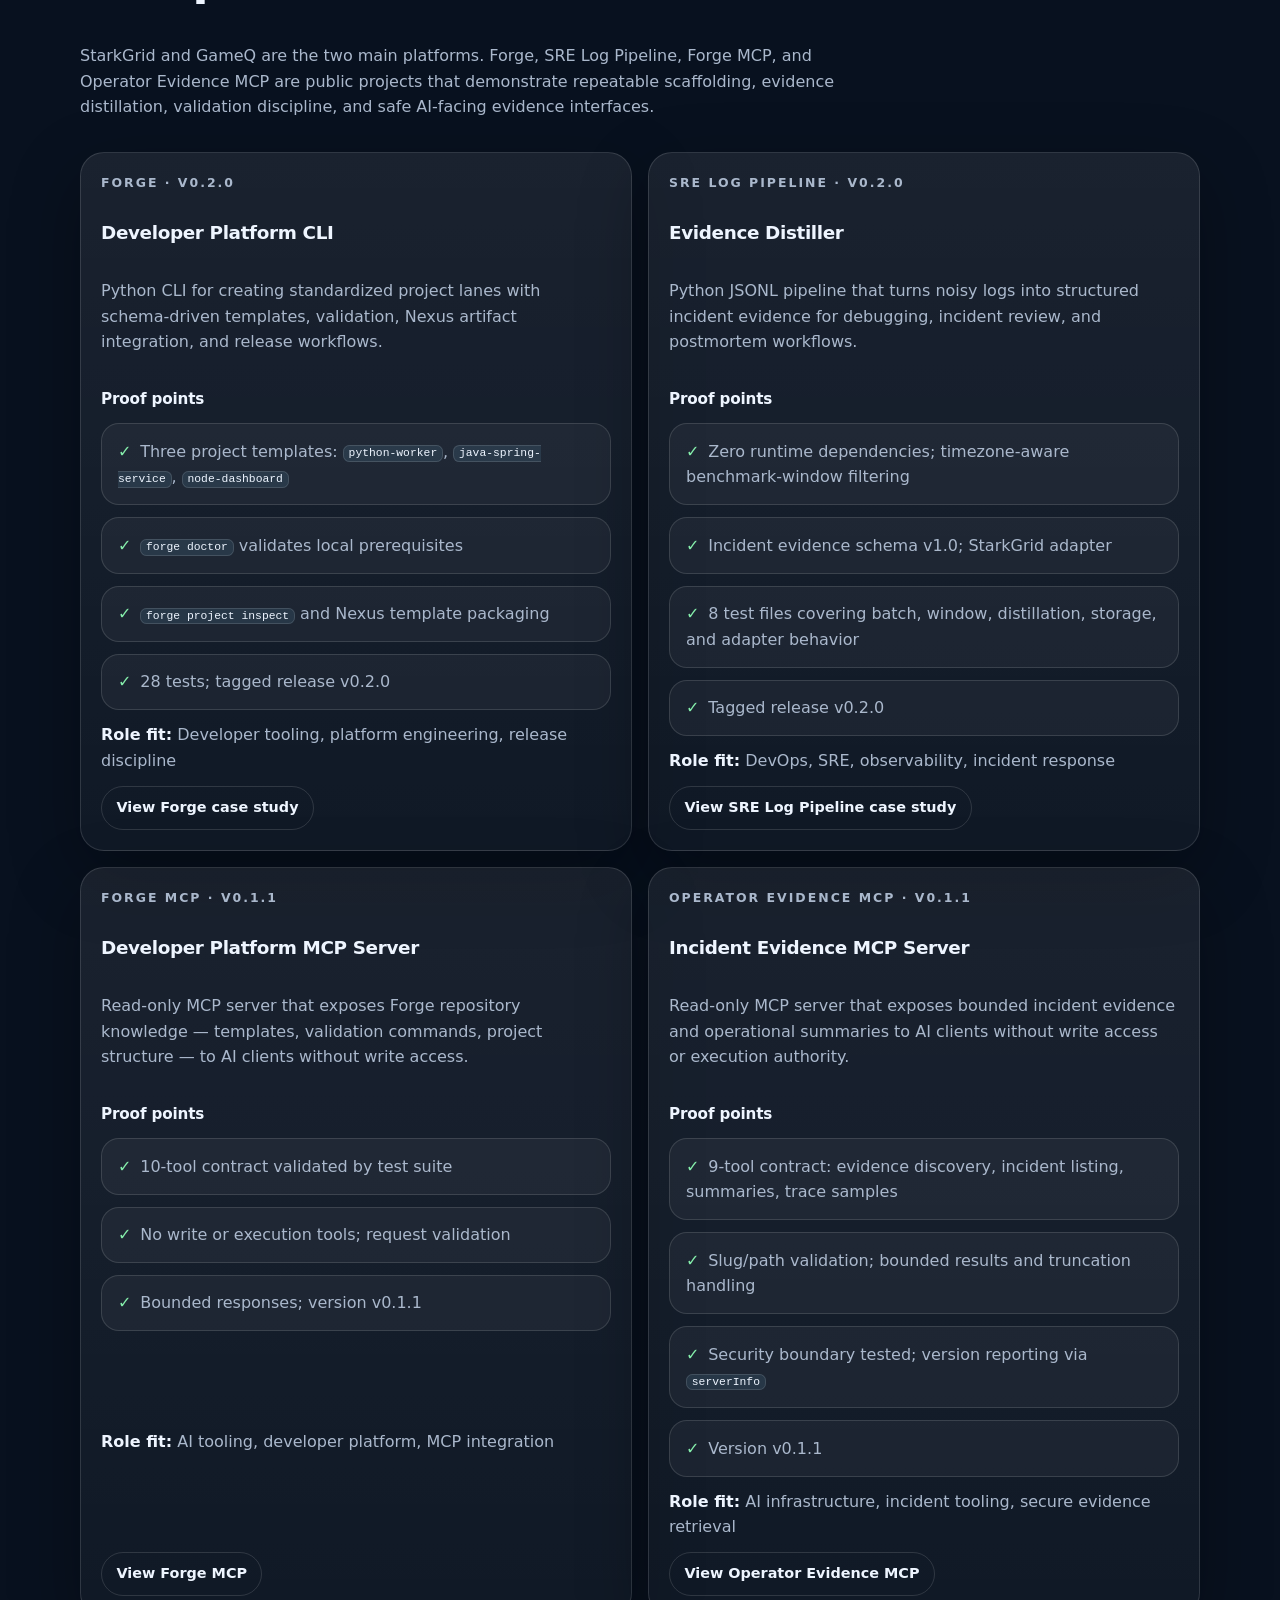
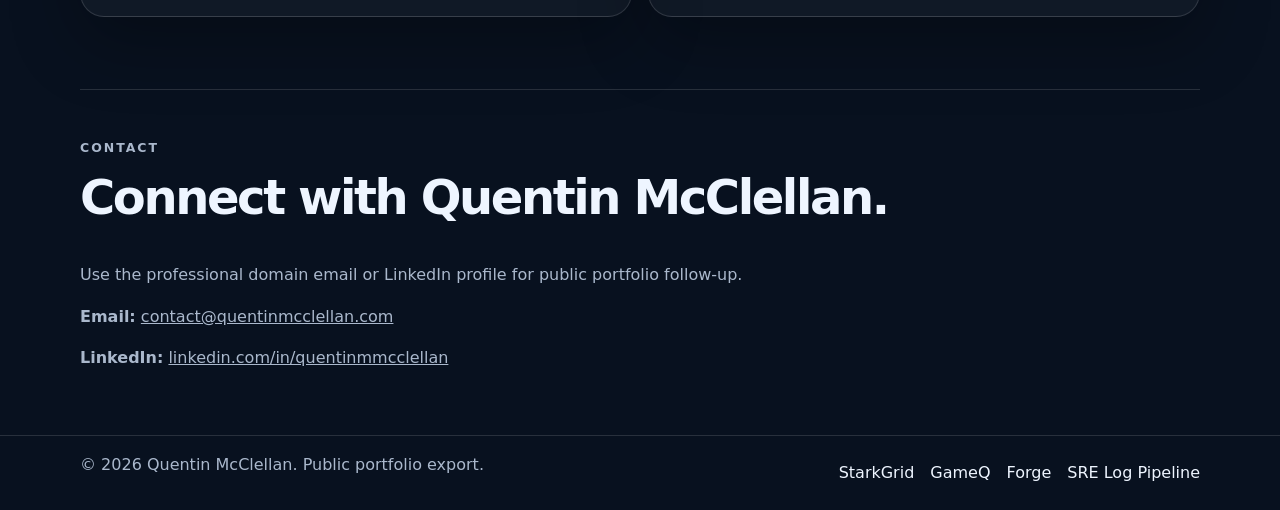
==== commit e1ab44e2: "Add GameQ case study and feature it alongside StarkGrid Adds gameq.html: a sanitized public case stu" ====
--- a/index.html
+++ b/index.html
@@ -17,6 +17,7 @@
         <nav class="site-nav" aria-label="Primary navigation">
           <a aria-current="page" href="index.html">Home</a>
           <a href="starkgrid.html">StarkGrid</a>
+          <a href="gameq.html">GameQ</a>
           <a href="forge.html">Forge</a>
           <a href="sre-log-pipeline.html">SRE Log Pipeline</a>
           <a href="mailto:contact@quentinmcclellan.com">Email</a>
@@ -36,6 +37,7 @@
         </p>
         <div class="cta-row" aria-label="Portfolio actions">
           <a class="button primary" href="starkgrid.html">View StarkGrid case study</a>
+          <a class="button primary" href="gameq.html">View GameQ case study</a>
           <a class="button" href="#work">What I build</a>
           <a class="button" href="#engineering-proof">Engineering proof projects</a>
         </div>
@@ -107,13 +109,44 @@
         </div>
       </section>
 
+      <section class="section alt-section">
+        <div class="container split">
+          <div>
+            <p class="eyebrow">Featured project</p>
+            <h2>GameQ</h2>
+            <p>
+              GameQ is a private, self-hosted multi-seat interactive gaming runtime. It turns supported clients into
+              independent gaming endpoints backed by one centrally managed machine, with each seat's input, audio, and
+              workload lifecycle governed and isolated from the others on one shared GPU.
+            </p>
+            <p>
+              The case study demonstrates source-level root-cause debugging, durable identity modeling under a kernel
+              that freely reuses device names and numbers, and a disciplined, rejected-narrower-fixes-first path to a
+              hands-off automatic-recovery mechanism — proven across 15 consecutive restart cycles plus a real
+              streaming-client confirmation, with current limitations stated as plainly as the proof.
+            </p>
+            <a class="button primary" href="gameq.html">Open the case study</a>
+          </div>
+          <aside class="proof-card" aria-label="Sanitized GameQ proof summary">
+            <h3>Sanitized proof snapshot</h3>
+            <dl class="metrics-list">
+              <div><dt>Concurrent seats, one shared GPU</dt><dd>2, independently isolated</dd></div>
+              <div><dt>Hands-off restart recovery soak</dt><dd>15 / 15 cycles</dd></div>
+              <div><dt>Real-client keyboard/mouse after restart</dt><dd>Confirmed</dd></div>
+              <div><dt>Workload families proven</dt><dd>Normalized emulator + Steam/Proton</dd></div>
+            </dl>
+          </aside>
+        </div>
+      </section>
+
       <section id="engineering-proof" class="section container">
         <div class="section-heading">
           <p class="eyebrow">Engineering Proof Projects</p>
           <h2>Four public projects demonstrating the underlying disciplines.</h2>
           <p>
-            StarkGrid is the main platform. Forge, SRE Log Pipeline, Forge MCP, and Operator Evidence MCP are public projects that
-            demonstrate repeatable scaffolding, evidence distillation, validation discipline, and safe AI-facing evidence interfaces.
+            StarkGrid and GameQ are the two main platforms. Forge, SRE Log Pipeline, Forge MCP, and Operator Evidence MCP
+            are public projects that demonstrate repeatable scaffolding, evidence distillation, validation discipline,
+            and safe AI-facing evidence interfaces.
           </p>
         </div>
         <div class="card-grid proof-project-grid" aria-label="Supporting engineering proof projects">
@@ -195,6 +228,7 @@
         <p>&copy; 2026 Quentin McClellan. Public portfolio export.</p>
         <nav aria-label="Footer navigation">
           <a href="starkgrid.html">StarkGrid</a>
+          <a href="gameq.html">GameQ</a>
           <a href="forge.html">Forge</a>
           <a href="sre-log-pipeline.html">SRE Log Pipeline</a>
         </nav>
